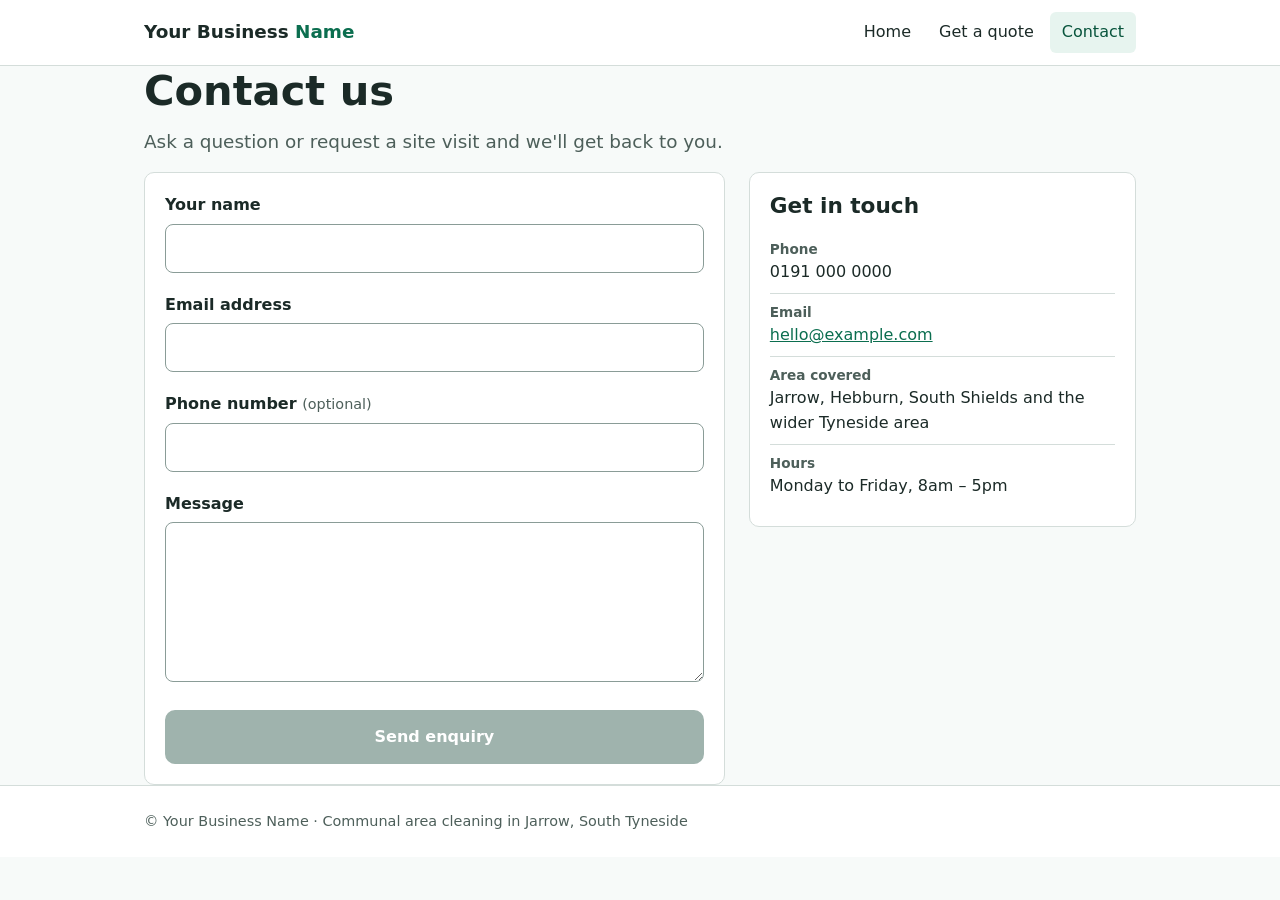
==== contact.html @ a8a030b4 "Build communal cleaning quote site prototype Static HTML/CSS/JS site with home, quote and contact pa" ====
<!doctype html>
<html lang="en-GB">
<head>
  <meta charset="utf-8">
  <meta name="viewport" content="width=device-width, initial-scale=1">
  <title>Contact | Your Business Name</title>
  <meta name="description" content="Contact us about communal area cleaning in Jarrow and South Tyneside.">
  <link rel="stylesheet" href="css/styles.css">
</head>
<body>
  <a class="skip-link" href="#main">Skip to content</a>

  <header class="site-header">
    <div class="container">
      <a class="logo" href="index.html">Your Business <span>Name</span></a>
      <nav class="site-nav" aria-label="Main">
        <ul>
          <li><a href="index.html">Home</a></li>
          <li><a href="quote.html">Get a quote</a></li>
          <li><a href="contact.html" aria-current="page">Contact</a></li>
        </ul>
      </nav>
    </div>
  </header>

  <main id="main" class="container">
    <h1>Contact us</h1>
    <p class="lead">Ask a question or request a site visit and we'll get back to you.</p>

    <div class="layout">
      <!-- FORM SERVICE HOOK: data-netlify enables Netlify Forms when hosted on Netlify.
           Choose how the form sends in js/contact.js (CONTACT_CONFIG.mode). -->
      <form id="contact-form" class="card" name="enquiry" method="POST" data-netlify="true" netlify-honeypot="bot-field" novalidate>
        <input type="hidden" name="form-name" value="enquiry">
        <p class="hidden-field"><label>Leave this empty <input name="bot-field" tabindex="-1" autocomplete="off"></label></p>

        <p class="notice" id="quote-banner" hidden>We've added your quote details to the message below.</p>

        <div class="field">
          <label for="name">Your name</label>
          <input type="text" id="name" name="name" autocomplete="name" required aria-describedby="err-name">
          <span class="error" id="err-name" role="alert"></span>
        </div>

        <div class="field">
          <label for="email">Email address</label>
          <input type="email" id="email" name="email" autocomplete="email" required aria-describedby="err-email">
          <span class="error" id="err-email" role="alert"></span>
        </div>

        <div class="field">
          <label for="phone">Phone number <span class="hint" style="display:inline">(optional)</span></label>
          <input type="tel" id="phone" name="phone" autocomplete="tel">
        </div>

        <div class="field">
          <label for="message">Message</label>
          <textarea id="message" name="message" required aria-describedby="err-message"></textarea>
          <span class="error" id="err-message" role="alert"></span>
        </div>

        <button type="submit" class="btn btn-block" disabled>Send enquiry</button>
        <p class="status" id="form-status" role="status"></p>
      </form>

      <aside class="card">
        <h2>Get in touch</h2>
        <ul class="contact-list">
          <li><strong>Phone</strong> 0191 000 0000</li>
          <li><strong>Email</strong> <a href="mailto:hello@example.com">hello@example.com</a></li>
          <li><strong>Area covered</strong> Jarrow, Hebburn, South Shields and the wider Tyneside area</li>
          <li><strong>Hours</strong> Monday to Friday, 8am – 5pm</li>
        </ul>
      </aside>
    </div>
  </main>

  <footer class="site-footer">
    <div class="container">
      <p>&copy; Your Business Name · Communal area cleaning in Jarrow, South Tyneside</p>
    </div>
  </footer>

  <script src="js/contact.js"></script>
</body>
</html>
---- css/styles.css ----
:root {
  --brand: #0b6e4f;
  --brand-dark: #08543c;
  --brand-tint: #e7f4ef;
  --ink: #1b2a27;
  --muted: #4d5f5a;
  --line: #d4ddda;
  --bg: #f7faf9;
  --card: #ffffff;
  --error: #b42318;
  --warn-bg: #fff6e0;
  --warn-ink: #6b4a00;
  --radius: 10px;
  --max: 64rem;
}

*, *::before, *::after { box-sizing: border-box; }

html { -webkit-text-size-adjust: 100%; }

body {
  margin: 0;
  font-family: system-ui, -apple-system, "Segoe UI", Roboto, Helvetica, Arial, sans-serif;
  font-size: 1rem;
  line-height: 1.55;
  color: var(--ink);
  background: var(--bg);
}

img { max-width: 100%; }

a { color: var(--brand); }
a:hover { color: var(--brand-dark); }

:focus-visible {
  outline: 3px solid #f2a900;
  outline-offset: 2px;
}

.skip-link {
  position: absolute;
  left: -999px;
  top: 0;
  background: var(--ink);
  color: #fff;
  padding: .5rem 1rem;
  z-index: 10;
}
.skip-link:focus { left: 1rem; }

.container {
  width: 100%;
  max-width: var(--max);
  margin: 0 auto;
  padding: 0 1rem;
}

/* Header & nav */
.site-header {
  background: var(--card);
  border-bottom: 1px solid var(--line);
}
.site-header .container {
  display: flex;
  flex-wrap: wrap;
  align-items: center;
  justify-content: space-between;
  gap: .5rem 1rem;
  padding-top: .75rem;
  padding-bottom: .75rem;
}
.logo {
  font-weight: 700;
  font-size: 1.15rem;
  color: var(--ink);
  text-decoration: none;
}
.logo span { color: var(--brand); }
.site-nav ul {
  display: flex;
  gap: .25rem;
  list-style: none;
  margin: 0;
  padding: 0;
}
.site-nav a {
  display: block;
  padding: .5rem .75rem;
  border-radius: 6px;
  color: var(--ink);
  text-decoration: none;
  font-weight: 500;
}
.site-nav a:hover { background: var(--brand-tint); }
.site-nav a[aria-current="page"] {
  background: var(--brand-tint);
  color: var(--brand-dark);
}

main { padding: 2rem 0 3rem; }
main.home { padding-top: 0; }

h1, h2, h3 { line-height: 1.2; margin: 0 0 .75rem; }
h1 { font-size: clamp(1.75rem, 5vw, 2.6rem); }
h2 { font-size: 1.35rem; }
p { margin: 0 0 1rem; }
.lead { font-size: 1.15rem; color: var(--muted); max-width: 38rem; }

/* Buttons */
.btn {
  display: inline-block;
  font: inherit;
  font-weight: 600;
  padding: .8rem 1.4rem;
  border-radius: var(--radius);
  border: 2px solid var(--brand);
  background: var(--brand);
  color: #fff;
  text-decoration: none;
  cursor: pointer;
  min-height: 48px;
  text-align: center;
}
.btn:hover { background: var(--brand-dark); border-color: var(--brand-dark); color: #fff; }
.btn:disabled {
  background: #9fb3ad;
  border-color: #9fb3ad;
  color: #fff;
  cursor: not-allowed;
}
.btn-secondary { background: transparent; color: var(--brand); }
.btn-secondary:hover { background: var(--brand-tint); color: var(--brand-dark); }
.btn-block { display: block; width: 100%; }

/* Home */
.hero {
  background: linear-gradient(160deg, var(--brand-tint), var(--bg));
  border-bottom: 1px solid var(--line);
  padding: 3rem 0;
}
.hero .actions { display: flex; flex-wrap: wrap; gap: .75rem; margin-top: 1.5rem; }

.features {
  display: grid;
  gap: 1rem;
  grid-template-columns: 1fr;
  list-style: none;
  padding: 0;
  margin: 1.5rem 0 0;
}
.card {
  background: var(--card);
  border: 1px solid var(--line);
  border-radius: var(--radius);
  padding: 1.25rem;
}
.card h3 { font-size: 1.1rem; margin-bottom: .35rem; }
.card p { margin: 0; color: var(--muted); }
.icon {
  display: inline-grid;
  place-items: center;
  width: 2.5rem;
  height: 2.5rem;
  border-radius: 8px;
  background: var(--brand-tint);
  color: var(--brand);
  margin-bottom: .75rem;
}

.steps { counter-reset: step; list-style: none; padding: 0; display: grid; gap: 1rem; }
.steps li { counter-increment: step; position: relative; padding-left: 3rem; }
.steps li::before {
  content: counter(step);
  position: absolute;
  left: 0;
  top: 0;
  width: 2.1rem;
  height: 2.1rem;
  border-radius: 50%;
  background: var(--brand);
  color: #fff;
  font-weight: 700;
  display: grid;
  place-items: center;
}

/* Forms */
.layout { display: grid; gap: 1.5rem; }

.field { margin-bottom: 1.25rem; }
.field label, .field legend {
  display: block;
  font-weight: 600;
  margin-bottom: .35rem;
}
.hint { display: block; font-size: .9rem; color: var(--muted); margin-bottom: .4rem; font-weight: 400; }
fieldset { border: 0; margin: 0; padding: 0; min-width: 0; }

input[type="text"], input[type="email"], input[type="tel"], input[type="number"],
select, textarea {
  width: 100%;
  font: inherit;
  color: var(--ink);
  background: #fff;
  border: 1.5px solid #8a9c97;
  border-radius: 8px;
  padding: .7rem .8rem;
  min-height: 48px;
}
textarea { min-height: 10rem; resize: vertical; }
input[aria-invalid="true"], select[aria-invalid="true"], textarea[aria-invalid="true"] {
  border-color: var(--error);
  box-shadow: 0 0 0 1px var(--error);
}

.radio-group { display: grid; gap: .5rem; }
.radio {
  display: flex;
  align-items: center;
  gap: .6rem;
  border: 1.5px solid var(--line);
  border-radius: 8px;
  padding: .7rem .8rem;
  background: #fff;
  cursor: pointer;
  font-weight: 500;
}
.radio input { width: 1.2rem; height: 1.2rem; accent-color: var(--brand); margin: 0; }
.radio:has(input:checked) { border-color: var(--brand); background: var(--brand-tint); }

.mix-group {
  display: grid;
  grid-template-columns: 1fr 1fr;
  gap: .75rem;
  margin-top: .75rem;
  padding: .9rem;
  background: var(--brand-tint);
  border-radius: 8px;
}
.mix-group[hidden] { display: none; }
.mix-group .field { margin: 0; }

.error {
  display: block;
  color: var(--error);
  font-size: .92rem;
  font-weight: 500;
  margin-top: .3rem;
  min-height: 0;
}
.error:empty { display: none; }

.status { margin-top: 1rem; font-weight: 500; }
.status:empty { display: none; }

/* Quote result */
.result { outline: none; }
.result.stale { opacity: .6; }
.result h2 { margin-bottom: 1rem; }
.breakdown { width: 100%; border-collapse: collapse; margin-bottom: 1rem; }
.breakdown th, .breakdown td {
  padding: .55rem 0;
  border-bottom: 1px solid var(--line);
  vertical-align: top;
}
.breakdown th { text-align: left; font-weight: 500; }
.breakdown td { text-align: right; white-space: nowrap; padding-left: 1rem; }
.breakdown .detail { display: block; font-size: .85rem; color: var(--muted); font-weight: 400; }
.breakdown .subtotal th, .breakdown .subtotal td { font-weight: 700; }

.total {
  background: var(--brand);
  color: #fff;
  border-radius: var(--radius);
  padding: 1rem 1.1rem;
  margin-bottom: 1rem;
}
.total .label { display: block; font-size: .95rem; }
.total .amount { display: block; font-size: 2rem; font-weight: 800; line-height: 1.1; }
.total .monthly { display: block; margin-top: .35rem; font-size: .95rem; }

.notice {
  background: var(--warn-bg);
  color: var(--warn-ink);
  border-radius: 8px;
  padding: .75rem .9rem;
  margin-bottom: 1rem;
  font-size: .95rem;
}
.notice[hidden] { display: none; }
.disclaimer { font-size: .9rem; color: var(--muted); }

.placeholder-result { color: var(--muted); }

/* Contact */
.contact-list { list-style: none; padding: 0; margin: 0; }
.contact-list li { padding: .5rem 0; border-bottom: 1px solid var(--line); }
.contact-list li:last-child { border-bottom: 0; }
.contact-list strong { display: block; font-size: .85rem; color: var(--muted); font-weight: 600; }

.hidden-field { position: absolute; left: -9999px; }

/* Footer */
.site-footer {
  border-top: 1px solid var(--line);
  background: var(--card);
  padding: 1.5rem 0;
  font-size: .9rem;
  color: var(--muted);
}
.site-footer p { margin: 0; }

/* Larger screens */
@media (min-width: 40rem) {
  .features { grid-template-columns: repeat(2, 1fr); }
  .radio-group { grid-template-columns: repeat(3, 1fr); }
  .steps { grid-template-columns: repeat(3, 1fr); }
}
@media (min-width: 56rem) {
  .features { grid-template-columns: repeat(4, 1fr); }
  .layout { grid-template-columns: 3fr 2fr; align-items: start; }
  .layout .sticky { position: sticky; top: 1rem; }
  .hero { padding: 4.5rem 0; }
}
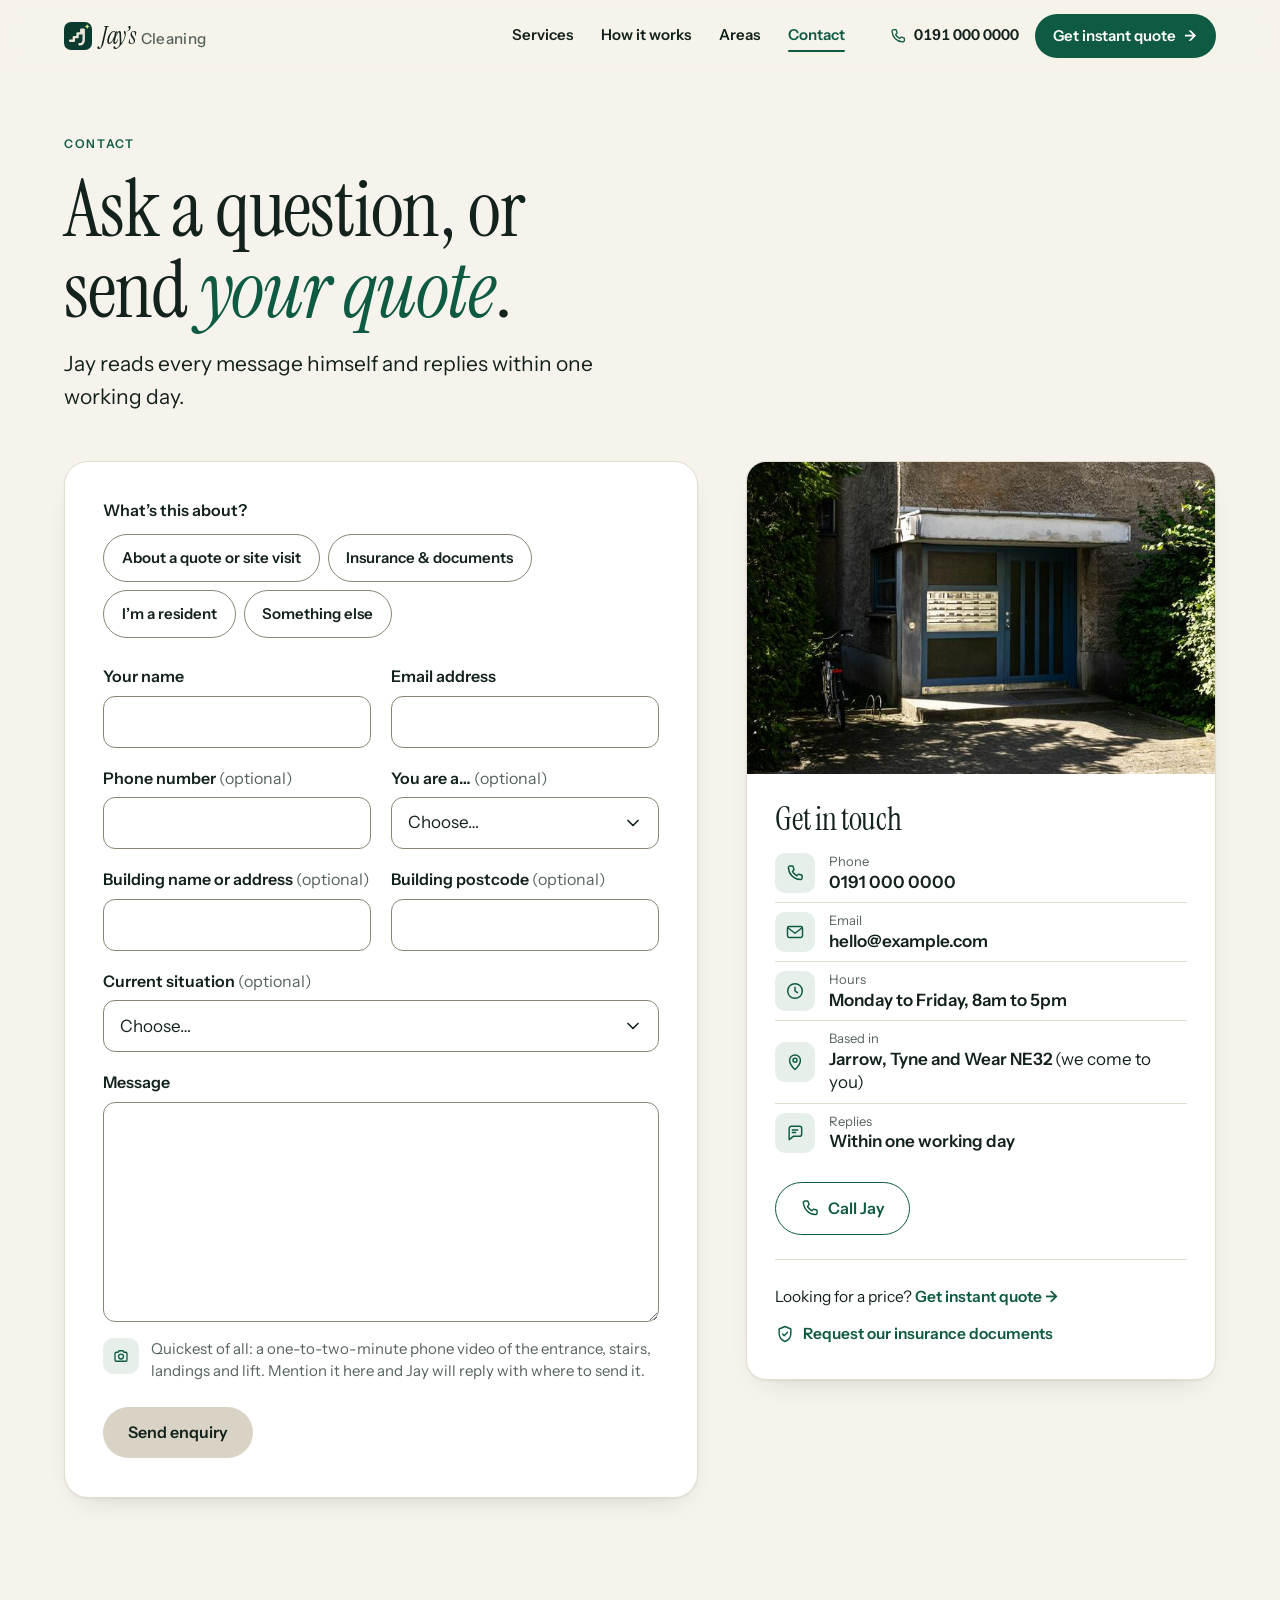
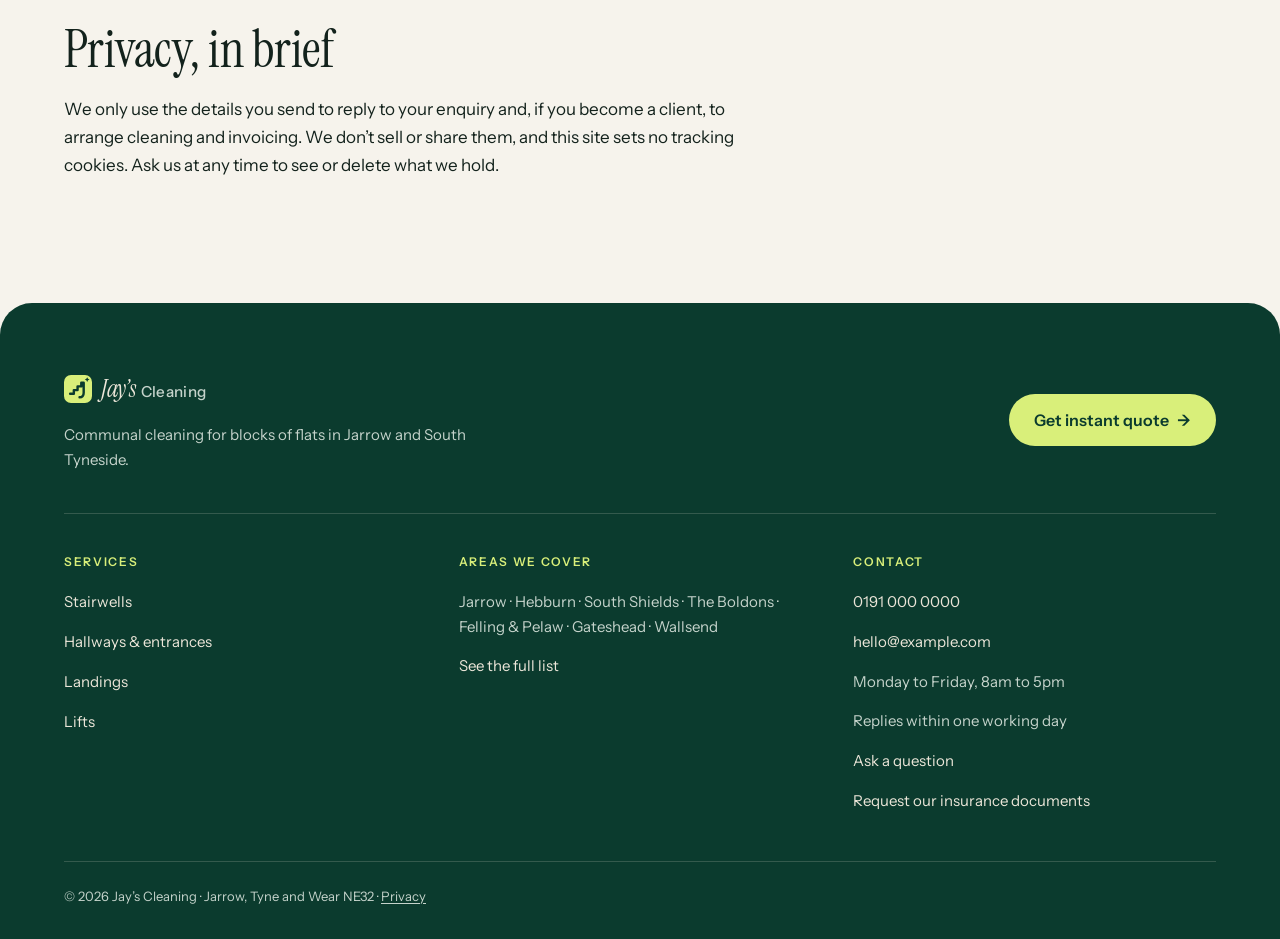
==== commit b51d7f0b: "Redesign as Jay's Cleaning with photos and bespoke artwork New visual design, copy, licensed stock p" ====
--- a/contact.html
+++ b/contact.html
@@ -1,86 +1,258 @@
 <!doctype html>
 <html lang="en-GB">
 <head>
+  <script>document.documentElement.classList.add('js')</script>
   <meta charset="utf-8">
-  <meta name="viewport" content="width=device-width, initial-scale=1">
-  <title>Contact | Your Business Name</title>
-  <meta name="description" content="Contact us about communal area cleaning in Jarrow and South Tyneside.">
+  <meta name="viewport" content="width=device-width, initial-scale=1, viewport-fit=cover">
+  <title>Contact Jay’s Cleaning | Communal Cleaning in Jarrow, NE32</title>
+  <meta name="description" content="Book a site visit, request our insurance certificate and risk assessment, or send us your quote. Communal cleaning for managing agents, landlords and RTM companies.">
+  <link rel="canonical" href="https://jays-cleaning.example/contact.html">
+  <meta name="theme-color" content="#f6f3ec">
+
+  <meta property="og:type" content="website">
+  <meta property="og:locale" content="en_GB">
+  <meta property="og:site_name" content="Jay’s Cleaning">
+  <meta property="og:title" content="Contact Jay’s Cleaning | Communal Cleaning in Jarrow, NE32">
+  <meta property="og:description" content="Book a site visit, request our insurance certificate and risk assessment, or send us your quote. Communal cleaning for managing agents, landlords and RTM companies.">
+  <meta property="og:url" content="https://jays-cleaning.example/contact.html">
+  <meta property="og:image" content="https://jays-cleaning.example/images/art/og-image.png">
+  <meta property="og:image:width" content="1200">
+  <meta property="og:image:height" content="630">
+  <meta property="og:image:alt" content="Jay’s Cleaning: communal cleaning for blocks of flats in Jarrow and South Tyneside.">
+  <meta name="twitter:card" content="summary_large_image">
+  <meta name="twitter:title" content="Contact Jay’s Cleaning | Communal Cleaning in Jarrow, NE32">
+  <meta name="twitter:description" content="Book a site visit, request our insurance certificate and risk assessment, or send us your quote. Communal cleaning for managing agents, landlords and RTM companies.">
+  <meta name="twitter:image" content="https://jays-cleaning.example/images/art/og-image.png">
+
+  <link rel="icon" href="favicon.svg" type="image/svg+xml">
+  <link rel="icon" href="images/art/favicon-32.png" sizes="32x32" type="image/png">
+  <link rel="apple-touch-icon" href="images/art/apple-touch-icon.png">
+
+  <link rel="preconnect" href="https://fonts.googleapis.com">
+  <link rel="preconnect" href="https://fonts.gstatic.com" crossorigin>
+  <link rel="stylesheet" href="https://fonts.googleapis.com/css2?family=Instrument+Sans:wght@400;500;600&family=Instrument+Serif:ital@0;1&display=swap">
   <link rel="stylesheet" href="css/styles.css">
 </head>
 <body>
+  <svg xmlns="http://www.w3.org/2000/svg" width="0" height="0" style="position:absolute" aria-hidden="true" focusable="false"><symbol id="i-stairs" viewBox="0 0 24 24"><g fill="none" stroke="currentColor" stroke-width="1.75" stroke-linecap="round" stroke-linejoin="round"><path d="M3 20.5h4.25v-4.25h4.25V12h4.25V7.75H21"/><path d="M3.5 12.5 15 3.75"/></g></symbol><symbol id="i-door" viewBox="0 0 24 24"><g fill="none" stroke="currentColor" stroke-width="1.75" stroke-linecap="round" stroke-linejoin="round"><path d="M6 21V4.75c0-.97.78-1.75 1.75-1.75h8.5c.97 0 1.75.78 1.75 1.75V21M3.5 21h17"/><path d="M14.75 12.25v.01"/></g></symbol><symbol id="i-intercom" viewBox="0 0 24 24"><g fill="none" stroke="currentColor" stroke-width="1.75" stroke-linecap="round" stroke-linejoin="round"><rect x="6" y="2.75" width="12" height="18.5" rx="2"/><path d="M9.5 6.75h5M9.5 9.5h5"/><circle cx="12" cy="15.25" r="2.5"/></g></symbol><symbol id="i-lift" viewBox="0 0 24 24"><g fill="none" stroke="currentColor" stroke-width="1.75" stroke-linecap="round" stroke-linejoin="round"><rect x="4" y="3" width="16" height="18" rx="2"/><path d="M12 3v18M6.75 9.25l1.5-2 1.5 2M14.25 7.25l1.5 2 1.5-2"/></g></symbol><symbol id="i-landing" viewBox="0 0 24 24"><g fill="none" stroke="currentColor" stroke-width="1.75" stroke-linecap="round" stroke-linejoin="round"><path d="M2.75 20.75h18.5M4 20.75V7.5c0-.55.45-1 1-1h4c.55 0 1 .45 1 1v13.25M14 20.75V7.5c0-.55.45-1 1-1h4c.55 0 1 .45 1 1v13.25M8.25 14v.01M15.75 14v.01M12 3.25v.01"/></g></symbol><symbol id="i-calendar-check" viewBox="0 0 24 24"><g fill="none" stroke="currentColor" stroke-width="1.75" stroke-linecap="round" stroke-linejoin="round"><rect x="3.5" y="5" width="17" height="15.5" rx="2"/><path d="M3.5 9.5h17M8 3v4M16 3v4M9 15l2 2 4-4"/></g></symbol><symbol id="i-shield-check" viewBox="0 0 24 24"><g fill="none" stroke="currentColor" stroke-width="1.75" stroke-linecap="round" stroke-linejoin="round"><path d="M12 3l7 3v5.5c0 4.3-2.9 7.9-7 9.5-4.1-1.6-7-5.2-7-9.5V6z"/><path d="M9 12l2 2 4-4"/></g></symbol><symbol id="i-camera" viewBox="0 0 24 24"><g fill="none" stroke="currentColor" stroke-width="1.75" stroke-linecap="round" stroke-linejoin="round"><path d="M4 8.75C4 7.78 4.78 7 5.75 7H8l1.5-2h5L16 7h2.25c.97 0 1.75.78 1.75 1.75v8.5c0 .97-.78 1.75-1.75 1.75H5.75C4.78 19 4 18.22 4 17.25z"/><circle cx="12" cy="12.75" r="3.25"/></g></symbol><symbol id="i-clipboard-check" viewBox="0 0 24 24"><g fill="none" stroke="currentColor" stroke-width="1.75" stroke-linecap="round" stroke-linejoin="round"><path d="M9 4.5H7a2 2 0 0 0-2 2v13a2 2 0 0 0 2 2h10a2 2 0 0 0 2-2v-13a2 2 0 0 0-2-2h-2"/><rect x="9" y="3" width="6" height="3" rx="1"/><path d="M9 13.5l2 2 4-4"/></g></symbol><symbol id="i-key" viewBox="0 0 24 24"><g fill="none" stroke="currentColor" stroke-width="1.75" stroke-linecap="round" stroke-linejoin="round"><circle cx="8" cy="15.5" r="4.25"/><path d="M11 12.5 19.5 4M16.25 7.25l2.5 2.5M13.75 9.75l2 2"/></g></symbol><symbol id="i-pound-tag" viewBox="0 0 24 24"><g fill="none" stroke="currentColor" stroke-width="1.75" stroke-linecap="round" stroke-linejoin="round"><path d="M8.3 5H19c.83 0 1.5.67 1.5 1.5v11c0 .83-.67 1.5-1.5 1.5H8.3a1.5 1.5 0 0 1-1.24-.66L3 12l4.06-6.34A1.5 1.5 0 0 1 8.3 5z"/><path d="M16.6 9.4a1.9 1.9 0 0 0-3.5 1v5.1M11 15.5h5.75M11 12.75h3.6"/></g></symbol><symbol id="i-map-pin" viewBox="0 0 24 24"><g fill="none" stroke="currentColor" stroke-width="1.75" stroke-linecap="round" stroke-linejoin="round"><path d="M12 21s-6.5-5.6-6.5-11a6.5 6.5 0 0 1 13 0c0 5.4-6.5 11-6.5 11z"/><circle cx="12" cy="10" r="2.4"/></g></symbol><symbol id="i-phone" viewBox="0 0 24 24"><g fill="none" stroke="currentColor" stroke-width="1.75" stroke-linecap="round" stroke-linejoin="round"><path d="M8.6 3.5H6.2A2.1 2.1 0 0 0 4.1 5.8C4.6 13.5 10.5 19.4 18.2 19.9a2.1 2.1 0 0 0 2.3-2.1v-2.4a1 1 0 0 0-.7-.95l-3.1-1a1 1 0 0 0-1 .25l-1.6 1.6a12.4 12.4 0 0 1-5.2-5.2l1.6-1.6a1 1 0 0 0 .25-1l-1-3.1a1 1 0 0 0-.95-.7z"/></g></symbol><symbol id="i-mail" viewBox="0 0 24 24"><g fill="none" stroke="currentColor" stroke-width="1.75" stroke-linecap="round" stroke-linejoin="round"><rect x="3" y="5.5" width="18" height="13" rx="2"/><path d="m3.75 7.25 8.25 6.25 8.25-6.25"/></g></symbol><symbol id="i-clock" viewBox="0 0 24 24"><g fill="none" stroke="currentColor" stroke-width="1.75" stroke-linecap="round" stroke-linejoin="round"><circle cx="12" cy="12" r="8.75"/><path d="M12 7.5V12l3 2"/></g></symbol><symbol id="i-chat" viewBox="0 0 24 24"><g fill="none" stroke="currentColor" stroke-width="1.75" stroke-linecap="round" stroke-linejoin="round"><path d="M20 13.5a2.5 2.5 0 0 1-2.5 2.5H10l-5 4V6.5A2.5 2.5 0 0 1 7.5 4h10A2.5 2.5 0 0 1 20 6.5z"/><path d="M8.75 8.5h6.5M8.75 11.5h4"/></g></symbol><symbol id="i-building" viewBox="0 0 24 24"><g fill="none" stroke="currentColor" stroke-width="1.75" stroke-linecap="round" stroke-linejoin="round"><path d="M5 21V5c0-.83.67-1.5 1.5-1.5h11c.83 0 1.5.67 1.5 1.5v16M3 21h18M9 7.5h.5M14.5 7.5h.5M9 11h.5M14.5 11h.5M9 14.5h.5M14.5 14.5h.5M10.5 21v-3h3v3"/></g></symbol><symbol id="i-check" viewBox="0 0 24 24"><g fill="none" stroke="currentColor" stroke-width="1.75" stroke-linecap="round" stroke-linejoin="round"><path d="M5 12.5l4.5 4.5L19 7.5"/></g></symbol><symbol id="i-plus" viewBox="0 0 24 24"><g fill="none" stroke="currentColor" stroke-width="1.75" stroke-linecap="round" stroke-linejoin="round"><path d="M12 5v14M5 12h14"/></g></symbol><symbol id="i-minus" viewBox="0 0 24 24"><g fill="none" stroke="currentColor" stroke-width="1.75" stroke-linecap="round" stroke-linejoin="round"><path d="M5 12h14"/></g></symbol><symbol id="i-arrow-right" viewBox="0 0 24 24"><g fill="none" stroke="currentColor" stroke-width="1.75" stroke-linecap="round" stroke-linejoin="round"><path d="M5 12h14M13 6l6 6-6 6"/></g></symbol><symbol id="i-chevron-down" viewBox="0 0 24 24"><g fill="none" stroke="currentColor" stroke-width="1.75" stroke-linecap="round" stroke-linejoin="round"><path d="m6 9 6 6 6-6"/></g></symbol><symbol id="i-info" viewBox="0 0 24 24"><g fill="none" stroke="currentColor" stroke-width="1.75" stroke-linecap="round" stroke-linejoin="round"><circle cx="12" cy="12" r="8.75"/><path d="M12 11v5.25M12 7.75h.01"/></g></symbol><symbol id="i-alert" viewBox="0 0 24 24"><g fill="none" stroke="currentColor" stroke-width="1.75" stroke-linecap="round" stroke-linejoin="round"><circle cx="12" cy="12" r="8.75"/><path d="M12 7.5v5.25M12 16.25h.01"/></g></symbol><symbol id="i-tiles" viewBox="0 0 24 24"><g fill="none" stroke="currentColor" stroke-width="1.75" stroke-linecap="round" stroke-linejoin="round"><rect x="3.5" y="3.5" width="17" height="17" rx="2"/><path d="M3.5 9.17h17M3.5 14.83h17M9.17 3.5v17M14.83 3.5v17"/></g></symbol><symbol id="i-carpet" viewBox="0 0 24 24"><g fill="none" stroke="currentColor" stroke-width="1.75" stroke-linecap="round" stroke-linejoin="round"><rect x="5" y="4.5" width="14" height="15" rx="1.5"/><path d="m12 8.25 3.25 3.75L12 15.75 8.75 12zM7.75 2.25v2.25M10.5 2.25v2.25M13.5 2.25v2.25M16.25 2.25v2.25M7.75 19.5v2.25M10.5 19.5v2.25M13.5 19.5v2.25M16.25 19.5v2.25"/></g></symbol><symbol id="i-half" viewBox="0 0 24 24"><g fill="none" stroke="currentColor" stroke-width="1.75" stroke-linecap="round" stroke-linejoin="round"><path fill="currentColor" fill-opacity=".22" stroke="none" d="M12 3.5h6.5a2 2 0 0 1 2 2v13a2 2 0 0 1-2 2H12z"/><rect x="3.5" y="3.5" width="17" height="17" rx="2"/><path d="M12 3.5v17M3.5 9.17H12M3.5 14.83H12M7.75 3.5v17"/></g></symbol><symbol id="i-menu" viewBox="0 0 24 24"><g fill="none" stroke="currentColor" stroke-width="1.75" stroke-linecap="round" stroke-linejoin="round"><path d="M4 7h16M4 12h16M4 17h16"/></g></symbol><symbol id="i-close" viewBox="0 0 24 24"><g fill="none" stroke="currentColor" stroke-width="1.75" stroke-linecap="round" stroke-linejoin="round"><path d="M6 6l12 12M18 6 6 18"/></g></symbol></svg>
+
   <a class="skip-link" href="#main">Skip to content</a>
 
   <header class="site-header">
-    <div class="container">
-      <a class="logo" href="index.html">Your Business <span>Name</span></a>
-      <nav class="site-nav" aria-label="Main">
-        <ul>
-          <li><a href="index.html">Home</a></li>
-          <li><a href="quote.html">Get a quote</a></li>
+    <div class="container header-inner">
+      <a class="brand" href="index.html" aria-label="Jay’s Cleaning home">
+        <svg class="brand-mark" viewBox="0 0 32 32" width="28" height="28" aria-hidden="true" focusable="false"><rect width="32" height="32" rx="8" fill="#0b3b2e"/><path fill="none" stroke="#ece6d9" stroke-width="2.75" stroke-linecap="round" stroke-linejoin="round" d="M7 21.5h4.25v-4.25h4.25V13h4.25V8.75h2.75v11.5c0 3.4-1.9 5.25-4.75 5.25"/><path fill="#d9ef7a" d="M26.5 2.5Q27 4.75 29.25 5.25 27 5.75 26.5 8 26 5.75 23.75 5.25 26 4.75 26.5 2.5z"/></svg>
+        <span class="brand-word" aria-hidden="true">Jay’s <span>Cleaning</span></span>
+      </a>
+      <nav class="site-nav" id="site-menu" aria-label="Main">
+        <ul class="nav-links">
+          <li><a href="index.html#services">Services</a></li>
+          <li><a href="index.html#how">How it works</a></li>
+          <li><a href="index.html#areas">Areas</a></li>
           <li><a href="contact.html" aria-current="page">Contact</a></li>
         </ul>
+        <ul class="nav-extra">
+          <li><a href="tel:+441910000000" aria-label="Call Jay on 0191 000 0000"><svg class="i" aria-hidden="true" focusable="false"><use href="#i-phone"/></svg>0191 000 0000</a></li>
+          <li><a href="mailto:hello@example.com"><svg class="i" aria-hidden="true" focusable="false"><use href="#i-mail"/></svg>hello@example.com</a></li>
+          <li><a class="btn btn-primary" href="quote.html">Get instant quote</a></li>
+        </ul>
       </nav>
+      <div class="header-actions">
+        <a class="header-phone" href="tel:+441910000000" aria-label="Call Jay on 0191 000 0000"><svg class="i" aria-hidden="true" focusable="false"><use href="#i-phone"/></svg>0191 000 0000</a>
+        <a class="btn btn-primary btn-sm header-cta" href="quote.html">Get instant quote</a>
+        <a class="icon-btn header-call" href="tel:+441910000000" aria-label="Call Jay on 0191 000 0000"><svg class="i" aria-hidden="true" focusable="false"><use href="#i-phone"/></svg></a>
+        <button class="menu-toggle" type="button" aria-expanded="false" aria-controls="site-menu"><svg class="i i-open" aria-hidden="true" focusable="false"><use href="#i-menu"/></svg><svg class="i i-close" aria-hidden="true" focusable="false"><use href="#i-close"/></svg><span>Menu</span></button>
+      </div>
     </div>
   </header>
 
-  <main id="main" class="container">
-    <h1>Contact us</h1>
-    <p class="lead">Ask a question or request a site visit and we'll get back to you.</p>
-
-    <div class="layout">
-      <!-- FORM SERVICE HOOK: data-netlify enables Netlify Forms when hosted on Netlify.
-           Choose how the form sends in js/contact.js (CONTACT_CONFIG.mode). -->
-      <form id="contact-form" class="card" name="enquiry" method="POST" data-netlify="true" netlify-honeypot="bot-field" novalidate>
-        <input type="hidden" name="form-name" value="enquiry">
-        <p class="hidden-field"><label>Leave this empty <input name="bot-field" tabindex="-1" autocomplete="off"></label></p>
-
-        <p class="notice" id="quote-banner" hidden>We've added your quote details to the message below.</p>
-
-        <div class="field">
-          <label for="name">Your name</label>
-          <input type="text" id="name" name="name" autocomplete="name" required aria-describedby="err-name">
-          <span class="error" id="err-name" role="alert"></span>
-        </div>
-
-        <div class="field">
-          <label for="email">Email address</label>
-          <input type="email" id="email" name="email" autocomplete="email" required aria-describedby="err-email">
-          <span class="error" id="err-email" role="alert"></span>
-        </div>
-
-        <div class="field">
-          <label for="phone">Phone number <span class="hint" style="display:inline">(optional)</span></label>
-          <input type="tel" id="phone" name="phone" autocomplete="tel">
-        </div>
-
-        <div class="field">
-          <label for="message">Message</label>
-          <textarea id="message" name="message" required aria-describedby="err-message"></textarea>
-          <span class="error" id="err-message" role="alert"></span>
-        </div>
-
-        <button type="submit" class="btn btn-block" disabled>Send enquiry</button>
-        <p class="status" id="form-status" role="status"></p>
-      </form>
-
-      <aside class="card">
-        <h2>Get in touch</h2>
-        <ul class="contact-list">
-          <li><strong>Phone</strong> 0191 000 0000</li>
-          <li><strong>Email</strong> <a href="mailto:hello@example.com">hello@example.com</a></li>
-          <li><strong>Area covered</strong> Jarrow, Hebburn, South Shields and the wider Tyneside area</li>
-          <li><strong>Hours</strong> Monday to Friday, 8am – 5pm</li>
-        </ul>
+  <main id="main">
+    <div class="container page-intro">
+      <p class="eyebrow">Contact</p>
+      <h1>Ask a question, or send <em>your quote</em>.</h1>
+      <p class="lead">Jay reads every message himself and replies within one working day.</p>
+    </div>
+
+    <div class="container contact-layout">
+      <div class="contact-main">
+        <div class="card contact-quick" aria-label="Quick contact">
+          <ul class="tap-rows">
+            <li><a href="tel:+441910000000" aria-label="Call Jay on 0191 000 0000"><span class="chip"><svg class="i" aria-hidden="true" focusable="false"><use href="#i-phone"/></svg></span><span><small>Phone</small><strong>0191 000 0000</strong></span></a></li>
+            <li><a href="mailto:hello@example.com"><span class="chip"><svg class="i" aria-hidden="true" focusable="false"><use href="#i-mail"/></svg></span><span><small>Email</small><strong>hello@example.com</strong></span></a></li>
+          </ul>
+        </div>
+
+        <!-- FORM SERVICE HOOK: data-netlify enables Netlify Forms when hosted on Netlify.
+             Choose how the form sends in js/contact.js (CONTACT_CONFIG.mode). -->
+        <form id="contact-form" class="form-card" name="enquiry" method="POST" data-netlify="true" netlify-honeypot="bot-field" novalidate aria-label="Enquiry form">
+          <input type="hidden" name="form-name" value="enquiry">
+          <input type="hidden" name="subject" value="Cleaning enquiry">
+          <p class="visually-hidden"><label>Leave this empty <input name="bot-field" tabindex="-1" autocomplete="off"></label></p>
+
+          <fieldset class="topic">
+            <legend>What’s this about?</legend>
+            <div class="choices-pills">
+              <label class="choice choice-pill"><input type="radio" name="topic" value="quote"><span>About a quote or site visit</span></label>
+              <label class="choice choice-pill"><input type="radio" name="topic" value="documents"><span>Insurance &amp; documents</span></label>
+              <label class="choice choice-pill"><input type="radio" name="topic" value="resident"><span>I’m a resident</span></label>
+              <label class="choice choice-pill"><input type="radio" name="topic" value="other"><span>Something else</span></label>
+            </div>
+          </fieldset>
+
+          <p class="note" id="quote-banner" hidden>We’ve added your quote to the message below. Add anything else Jay should know.</p>
+
+          <div class="field-row">
+            <div class="field">
+              <label class="label" for="name">Your name</label>
+              <input type="text" id="name" name="name" autocomplete="name" required aria-describedby="err-name">
+              <p class="error" id="err-name" role="alert"></p>
+            </div>
+            <div class="field">
+              <label class="label" for="email">Email address</label>
+              <input type="email" id="email" name="email" autocomplete="email" required aria-describedby="err-email">
+              <p class="error" id="err-email" role="alert"></p>
+            </div>
+          </div>
+
+          <div class="field-row">
+            <div class="field">
+              <label class="label" for="phone">Phone number <span class="opt">(optional)</span></label>
+              <input type="tel" id="phone" name="phone" autocomplete="tel">
+            </div>
+            <div class="field">
+              <label class="label" for="role">You are a… <span class="opt">(optional)</span></label>
+              <select id="role" name="role">
+                <option value="">Choose…</option>
+                <option>Managing agent</option>
+                <option>RTM or RMC director</option>
+                <option>Freeholder</option>
+                <option>Landlord</option>
+                <option>Residents’ association</option>
+                <option>Resident</option>
+                <option>Other</option>
+              </select>
+            </div>
+          </div>
+
+          <div class="field-row">
+            <div class="field">
+              <label class="label" for="building">Building name or address <span class="opt">(optional)</span></label>
+              <input type="text" id="building" name="building" autocomplete="street-address">
+            </div>
+            <div class="field">
+              <label class="label" for="building-postcode">Building postcode <span class="opt">(optional)</span></label>
+              <input type="text" id="building-postcode" name="building-postcode" autocomplete="postal-code" autocapitalize="characters" spellcheck="false">
+            </div>
+          </div>
+
+          <div class="field" id="situation-field">
+            <label class="label" for="situation">Current situation <span class="opt">(optional)</span></label>
+            <select id="situation" name="situation">
+              <option value="">Choose…</option>
+              <option>No cleaner yet</option>
+              <option>Switching cleaner</option>
+              <option>New building handover</option>
+              <option>Not sure</option>
+            </select>
+          </div>
+
+          <div class="field">
+            <label class="label" for="message">Message</label>
+            <textarea id="message" name="message" rows="8" required aria-describedby="err-message"></textarea>
+            <p class="error" id="err-message" role="alert"></p>
+          </div>
+
+          <p class="video-tip"><span class="chip"><svg class="i" aria-hidden="true" focusable="false"><use href="#i-camera"/></svg></span><span>Quickest of all: a one-to-two-minute phone video of the entrance, stairs, landings and lift. Mention it here and Jay will reply with where to send it.</span></p>
+
+          <button type="submit" class="btn btn-primary btn-block" disabled>Send enquiry</button>
+          <p class="status" id="form-status" role="status"></p>
+        </form>
+      </div>
+
+      <aside class="card contact-card" aria-labelledby="touch-title">
+        <div class="contact-photo">
+          <img src="images/photos/entrance-lobby-640.jpg" srcset="images/photos/entrance-lobby-640.jpg 640w, images/photos/entrance-lobby-1200.jpg 1200w" sizes="(min-width: 80rem) 30rem, 40vw" width="640" height="427" loading="lazy" decoding="async" alt="Communal entrance with glazed door and wall-mounted letterboxes.">
+        </div>
+        <div class="contact-card-body">
+          <h2 id="touch-title">Get in touch</h2>
+          <ul class="tap-rows">
+            <li><a href="tel:+441910000000" aria-label="Call Jay on 0191 000 0000"><span class="chip"><svg class="i" aria-hidden="true" focusable="false"><use href="#i-phone"/></svg></span><span><small>Phone</small><strong>0191 000 0000</strong></span></a></li>
+            <li><a href="mailto:hello@example.com"><span class="chip"><svg class="i" aria-hidden="true" focusable="false"><use href="#i-mail"/></svg></span><span><small>Email</small><strong>hello@example.com</strong></span></a></li>
+            <li><div class="row"><span class="chip"><svg class="i" aria-hidden="true" focusable="false"><use href="#i-clock"/></svg></span><span><small>Hours</small><strong>Monday to Friday, 8am to 5pm</strong></span></div></li>
+            <li><div class="row"><span class="chip"><svg class="i" aria-hidden="true" focusable="false"><use href="#i-map-pin"/></svg></span><span><small>Based in</small><strong>Jarrow, Tyne and Wear NE32</strong> (we come to you)</span></div></li>
+            <li><div class="row"><span class="chip"><svg class="i" aria-hidden="true" focusable="false"><use href="#i-chat"/></svg></span><span><small>Replies</small><strong>Within one working day</strong></span></div></li>
+          </ul>
+          <a class="btn btn-secondary" href="tel:+441910000000"><svg class="i" aria-hidden="true" focusable="false"><use href="#i-phone"/></svg>Call Jay</a>
+          <hr>
+          <div class="more">
+            <p>Looking for a price? <a class="link link-arrow" href="quote.html">Get instant quote</a></p>
+            <p><a class="link link-icon" href="contact.html?topic=documents" data-set-topic="documents"><svg class="i" aria-hidden="true" focusable="false"><use href="#i-shield-check"/></svg>Request our insurance documents</a></p>
+          </div>
+        </div>
       </aside>
     </div>
+
+    <section class="section" id="privacy" aria-labelledby="privacy-title" style="padding-bottom:0">
+      <div class="container"><div class="privacy" data-reveal>
+      <h2 id="privacy-title">Privacy, in brief</h2>
+      <p>We only use the details you send to reply to your enquiry and, if you become a client, to arrange cleaning and invoicing. We don’t sell or share them, and this site sets no tracking cookies. Ask us at any time to see or delete what we hold.</p>
+      </div></div>
+    </section>
   </main>
 
-  <footer class="site-footer">
+  <footer class="site-footer on-deep">
     <div class="container">
-      <p>&copy; Your Business Name · Communal area cleaning in Jarrow, South Tyneside</p>
+      <div class="footer-top">
+        <div>
+          <a class="brand" href="index.html" aria-label="Jay’s Cleaning home">
+            <svg class="brand-mark" viewBox="0 0 32 32" width="28" height="28" aria-hidden="true" focusable="false"><rect width="32" height="32" rx="8" fill="#d9ef7a"/><path fill="none" stroke="#0b3b2e" stroke-width="2.75" stroke-linecap="round" stroke-linejoin="round" d="M7 21.5h4.25v-4.25h4.25V13h4.25V8.75h2.75v11.5c0 3.4-1.9 5.25-4.75 5.25"/><path fill="#0b3b2e" d="M26.5 2.5Q27 4.75 29.25 5.25 27 5.75 26.5 8 26 5.75 23.75 5.25 26 4.75 26.5 2.5z"/></svg>
+            <span class="brand-word" aria-hidden="true">Jay’s <span>Cleaning</span></span>
+          </a>
+          <p class="footer-tagline">Communal cleaning for blocks of flats in Jarrow and South Tyneside.</p>
+        </div>
+        <a class="btn btn-primary" href="quote.html">Get instant quote</a>
+      </div>
+
+      <div class="footer-cols">
+        <div>
+          <h2>Services</h2>
+          <ul class="footer-list">
+            <li><a href="index.html#services">Stairwells</a></li>
+            <li><a href="index.html#services">Hallways &amp; entrances</a></li>
+            <li><a href="index.html#services">Landings</a></li>
+            <li><a href="index.html#services">Lifts</a></li>
+          </ul>
+        </div>
+        <div>
+          <h2>Areas we cover</h2>
+          <ul class="footer-list">
+            <li class="plain">Jarrow · Hebburn · South Shields · The Boldons · Felling &amp; Pelaw · Gateshead · Wallsend</li>
+            <li><a href="index.html#areas">See the full list</a></li>
+          </ul>
+        </div>
+        <div>
+          <h2>Contact</h2>
+          <ul class="footer-list">
+            <li><a href="tel:+441910000000" aria-label="Call Jay on 0191 000 0000">0191 000 0000</a></li>
+            <li><a href="mailto:hello@example.com">hello@example.com</a></li>
+            <li class="plain">Monday to Friday, 8am to 5pm</li>
+            <li class="plain">Replies within one working day</li>
+            <li><a href="contact.html">Ask a question</a></li>
+            <li><a href="contact.html?topic=documents">Request our insurance documents</a></li>
+          </ul>
+        </div>
+      </div>
+
+      <p class="footer-bottom">© <span data-year>2026</span> Jay’s Cleaning · Jarrow, Tyne and Wear NE32 · <a href="contact.html#privacy">Privacy</a></p>
     </div>
   </footer>
 
+  <div class="cta-bar on-deep">
+    <a class="btn btn-primary" href="quote.html">Get instant quote</a>
+    <a class="btn btn-secondary" href="tel:+441910000000"><svg class="i" aria-hidden="true" focusable="false"><use href="#i-phone"/></svg>Call Jay</a>
+  </div>
+
   <script src="js/contact.js"></script>
+  <script src="js/site.js"></script>
 </body>
 </html>
--- a/css/styles.css
+++ b/css/styles.css
@@ -1,324 +1,1869 @@
+/* ==========================================================================
+   Jay’s Cleaning: "Paper and deep green"
+   Mobile-first. Breakpoints: 30rem, 40rem, 48rem, 56rem, 64rem, 80rem.
+   ========================================================================== */
+
+/* ---------- 1. Tokens ---------- */
 :root {
-  --brand: #0b6e4f;
-  --brand-dark: #08543c;
-  --brand-tint: #e7f4ef;
-  --ink: #1b2a27;
-  --muted: #4d5f5a;
-  --line: #d4ddda;
-  --bg: #f7faf9;
-  --card: #ffffff;
+  color-scheme: light;
+
+  --ink: #13221c;
+  --muted: #56635d;
+  --brand: #0e5a42;
+  --brand-hover: #0b4a36;
+  --deep: #0b3b2e;
+  --accent: #d9ef7a;
+  --on-deep: #ece6d9;
+  --on-deep-muted: #c5d3cb;
+  --paper: #f6f3ec;
+  --sand: #ece6d9;
+  --surface: #ffffff;
+  --tint: #e6efe9;
+  --line: #e3ddd0;
+  --field: #8c8576;
   --error: #b42318;
-  --warn-bg: #fff6e0;
-  --warn-ink: #6b4a00;
-  --radius: 10px;
-  --max: 64rem;
-}
-
+  --warn-bg: #fbf3e2;
+  --warn-ink: #8a5a14;
+  --disabled: #d9d3c6;
+  --hairline-deep: rgb(236 230 217 / .18);
+
+  --font-display: "Instrument Serif", "Iowan Old Style", "Palatino Linotype", Palatino, Georgia, serif;
+  --font-sans: "Instrument Sans", system-ui, -apple-system, "Segoe UI", Roboto, "Helvetica Neue", Arial, sans-serif;
+
+  --max: 72rem;
+  --gutter: clamp(1rem, 4vw, 2.5rem);
+  --section: clamp(4.5rem, 3rem + 6vw, 8rem);
+  --header-h: 64px;
+
+  --r-sm: 10px;
+  --r-md: 16px;
+  --r-lg: 24px;
+  --r-xl: 32px;
+  --r-pill: 999px;
+
+  --shadow-1: 0 1px 2px rgb(19 34 28 / .06), 0 12px 32px -18px rgb(19 34 28 / .22);
+  --shadow-2: 0 1px 2px rgb(19 34 28 / .06), 0 24px 48px -24px rgb(14 90 66 / .32);
+
+  --ease: cubic-bezier(.16, 1, .3, 1);
+  --ease-reveal: cubic-bezier(.19, 1, .22, 1);
+
+  --chevron: url("data:image/svg+xml,%3Csvg xmlns='http://www.w3.org/2000/svg' viewBox='0 0 24 24' fill='none' stroke='%2313221c' stroke-width='2' stroke-linecap='round' stroke-linejoin='round'%3E%3Cpath d='m6 9 6 6 6-6'/%3E%3C/svg%3E");
+  --alert-mask: url("data:image/svg+xml,%3Csvg xmlns='http://www.w3.org/2000/svg' viewBox='0 0 24 24' fill='none' stroke='%23000' stroke-width='2' stroke-linecap='round'%3E%3Ccircle cx='12' cy='12' r='8.75'/%3E%3Cpath d='M12 7.75v5M12 16.25v.01'/%3E%3C/svg%3E");
+}
+
+@media (min-width: 64rem) {
+  :root { --header-h: 72px; }
+}
+
+/* ---------- 2. Base ---------- */
 *, *::before, *::after { box-sizing: border-box; }
 
-html { -webkit-text-size-adjust: 100%; }
+html {
+  -webkit-text-size-adjust: 100%;
+  text-size-adjust: 100%;
+  scroll-padding-top: calc(var(--header-h) + 1rem);
+}
+
+@media (prefers-reduced-motion: no-preference) {
+  html { scroll-behavior: smooth; }
+}
 
 body {
   margin: 0;
-  font-family: system-ui, -apple-system, "Segoe UI", Roboto, Helvetica, Arial, sans-serif;
-  font-size: 1rem;
-  line-height: 1.55;
+  background: var(--paper);
   color: var(--ink);
-  background: var(--bg);
-}
-
-img { max-width: 100%; }
-
-a { color: var(--brand); }
-a:hover { color: var(--brand-dark); }
-
-:focus-visible {
-  outline: 3px solid #f2a900;
-  outline-offset: 2px;
+  font: 400 1.0625rem/1.65 var(--font-sans);
+  -webkit-font-smoothing: antialiased;
+  -moz-osx-font-smoothing: grayscale;
+  text-rendering: optimizeLegibility;
+}
+
+[hidden] { display: none !important; }
+
+h1, h2, h3, h4, p, ul, ol, dl, dd, figure, blockquote { margin: 0; }
+:where(ul[class], ol[class]) { list-style: none; padding: 0; }
+img, svg, picture { display: block; max-width: 100%; }
+img { height: auto; }
+button, input, select, textarea { font: inherit; color: inherit; }
+a { color: var(--brand); text-underline-offset: .18em; text-decoration-thickness: 1px; }
+strong { font-weight: 600; }
+table { border-collapse: collapse; }
+fieldset { margin: 0; padding: 0; border: 0; min-width: 0; }
+legend { padding: 0; }
+
+:focus-visible { outline: 3px solid var(--brand); outline-offset: 2px; }
+.on-deep :focus-visible { outline-color: var(--accent); }
+
+.i { width: 24px; height: 24px; flex: none; }
+
+.visually-hidden {
+  position: absolute !important;
+  width: 1px; height: 1px;
+  padding: 0; margin: -1px;
+  overflow: hidden; clip: rect(0 0 0 0);
+  white-space: nowrap; border: 0;
 }
 
 .skip-link {
   position: absolute;
-  left: -999px;
-  top: 0;
-  background: var(--ink);
+  left: 1rem; top: -4rem;
+  z-index: 100;
+  padding: .75rem 1.25rem;
+  border-radius: var(--r-pill);
+  background: var(--brand);
   color: #fff;
-  padding: .5rem 1rem;
-  z-index: 10;
-}
-.skip-link:focus { left: 1rem; }
-
+  font-weight: 600;
+  text-decoration: none;
+  transition: top .15s var(--ease);
+}
+.skip-link:focus { top: .75rem; }
+
+/* ---------- 3. Layout ---------- */
 .container {
   width: 100%;
-  max-width: var(--max);
-  margin: 0 auto;
-  padding: 0 1rem;
-}
-
-/* Header & nav */
+  max-width: calc(var(--max) + 2 * var(--gutter));
+  margin-inline: auto;
+  padding-inline: var(--gutter);
+}
+
+.section { padding-block: var(--section); }
+.band-white { background: var(--surface); }
+.band-sand { background: var(--sand); }
+
+.section-head { max-width: 46rem; margin-bottom: 3rem; }
+.section-head h2 { margin-bottom: 1rem; }
+.section-head .lead + .lead { margin-top: 0; }
+
+.grid { display: grid; grid-template-columns: minmax(0, 1fr); gap: 1rem; }
+@media (min-width: 40rem) { .grid-2-40 { grid-template-columns: repeat(2, minmax(0, 1fr)); } }
+@media (min-width: 48rem) { .grid-2-48 { grid-template-columns: repeat(2, minmax(0, 1fr)); gap: 1.5rem; } }
+@media (min-width: 64rem) { .grid-4-64 { grid-template-columns: repeat(4, minmax(0, 1fr)); } }
+
+/* ---------- 4. Type ---------- */
+.eyebrow {
+  display: block;
+  margin-bottom: 1rem;
+  font: 600 .75rem/1.4 var(--font-sans);
+  letter-spacing: .14em;
+  text-transform: uppercase;
+  color: var(--brand);
+}
+.on-deep .eyebrow { color: var(--accent); }
+
+h1, .h1 {
+  max-width: 15ch;
+  font-family: var(--font-display);
+  font-weight: 400;
+  font-size: clamp(2.6rem, 1.55rem + 4.6vw, 5rem);
+  line-height: 1.02;
+  letter-spacing: -.015em;
+  text-wrap: balance;
+}
+
+h2, .h2 {
+  font-family: var(--font-display);
+  font-weight: 400;
+  font-size: clamp(2rem, 1.4rem + 2.6vw, 3.25rem);
+  line-height: 1.08;
+  letter-spacing: -.01em;
+  text-wrap: balance;
+}
+
+h1 em, h2 em, .h1 em, .h2 em {
+  font-style: italic;
+  font-weight: 400;
+  color: var(--brand);
+}
+.on-deep h1 em, .on-deep h2 em { color: var(--accent); }
+
+h3, .h3 {
+  font: 600 1.1875rem/1.3 var(--font-sans);
+  letter-spacing: -.01em;
+}
+
+.lead {
+  max-width: 36rem;
+  font-size: clamp(1.125rem, 1rem + .4vw, 1.3125rem);
+  line-height: 1.55;
+}
+
+.prose { max-width: 40rem; }
+.prose > * + * { margin-top: 1rem; }
+
+.small, .hint {
+  font-size: .875rem;
+  line-height: 1.5;
+  color: var(--muted);
+}
+.on-deep .small { color: var(--on-deep-muted); }
+
+.money {
+  font-weight: 600;
+  font-variant-numeric: tabular-nums;
+  letter-spacing: -.02em;
+}
+
+/* ---------- 5. Buttons and links ---------- */
+.btn {
+  display: inline-flex;
+  align-items: center;
+  justify-content: center;
+  gap: .5rem;
+  min-height: 48px;
+  padding: .95rem 1.5rem;
+  border: 1.5px solid transparent;
+  border-radius: var(--r-pill);
+  font: 600 1rem/1.2 var(--font-sans);
+  text-align: center;
+  text-decoration: none;
+  cursor: pointer;
+  transition: background-color .15s ease, color .15s ease, border-color .15s ease, transform .15s ease;
+}
+.btn .i { width: 20px; height: 20px; }
+
+.btn-primary { background: var(--brand); color: #fff; }
+.btn-primary::after {
+  content: "→";
+  display: inline-block;
+  transition: transform .15s var(--ease);
+}
+.btn-primary:hover { background: var(--brand-hover); transform: translateY(-1px); }
+.btn-primary:hover::after { transform: translateX(3px); }
+.btn-primary:active { transform: none; }
+
+.btn-primary:disabled,
+.btn-primary[aria-disabled="true"] {
+  background: var(--disabled);
+  color: var(--ink);
+  cursor: not-allowed;
+  transform: none;
+}
+.btn-primary:disabled::after { content: none; }
+
+.btn-secondary {
+  background: transparent;
+  border-color: var(--brand);
+  color: var(--brand);
+}
+.btn-secondary:hover { background: var(--tint); transform: translateY(-1px); }
+
+.on-deep .btn-primary { background: var(--accent); color: var(--deep); }
+.on-deep .btn-primary:hover { background: var(--accent); transform: translateY(-1px); box-shadow: 0 10px 24px -12px rgb(0 0 0 / .5); }
+.on-deep .btn-secondary { border-color: var(--accent); color: var(--accent); }
+.on-deep .btn-secondary:hover { background: rgb(217 239 122 / .1); }
+
+.btn-sm { min-height: 44px; padding: .7rem 1.1rem; font-size: .9375rem; }
+.btn-block { display: flex; width: 100%; }
+
+.link {
+  color: var(--brand);
+  font-weight: 600;
+  text-decoration: none;
+  background: linear-gradient(currentColor, currentColor) 0 100% / 0% 1px no-repeat;
+  padding-bottom: 1px;
+  transition: background-size .3s var(--ease);
+}
+.link:hover, .link:focus-visible { background-size: 100% 1px; }
+.link-arrow::after { content: " →"; }
+.on-deep .link { color: var(--accent); }
+
+.link-icon {
+  display: inline-flex;
+  align-items: center;
+  gap: .5rem;
+}
+.link-icon .i { width: 20px; height: 20px; }
+
+.actions {
+  display: flex;
+  flex-wrap: wrap;
+  align-items: center;
+  gap: .75rem 1.5rem;
+}
+
+/* ---------- 6. Cards, chips, notes ---------- */
+.card {
+  background: var(--surface);
+  border: 1px solid var(--line);
+  border-radius: 20px;
+  padding: clamp(1.25rem, 2.5vw, 1.75rem);
+  box-shadow: var(--shadow-1);
+  overflow-wrap: anywhere;
+}
+a.card {
+  display: block;
+  color: inherit;
+  text-decoration: none;
+  transition: transform .35s var(--ease), border-color .35s var(--ease), box-shadow .35s var(--ease);
+}
+a.card:hover { transform: translateY(-3px); border-color: rgb(14 90 66 / .35); box-shadow: var(--shadow-2); }
+
+.chip {
+  display: grid;
+  place-items: center;
+  width: 44px;
+  height: 44px;
+  flex: none;
+  border-radius: 12px;
+  background: var(--tint);
+  color: var(--brand);
+}
+.on-deep .chip { background: rgb(217 239 122 / .14); color: var(--accent); }
+
+.note {
+  padding: 12px 16px;
+  border-left: 4px solid var(--brand);
+  border-radius: 12px;
+  background: var(--tint);
+  font-size: .9375rem;
+  line-height: 1.5;
+}
+.note-warn {
+  background: var(--warn-bg);
+  border-left-color: var(--warn-ink);
+  color: var(--ink);
+}
+
+.ticks li {
+  display: flex;
+  align-items: flex-start;
+  gap: .625rem;
+  padding-block: .3rem;
+}
+.ticks .i {
+  width: 16px;
+  height: 16px;
+  margin-top: .3em;
+  color: var(--brand);
+  stroke-width: 2.5;
+}
+.on-deep .ticks .i { color: var(--accent); }
+
+.dots li {
+  position: relative;
+  padding: .3rem 0 .3rem 1.125rem;
+}
+.dots li::before {
+  content: "";
+  position: absolute;
+  left: 0; top: calc(.3rem + .72em);
+  width: 6px; height: 6px;
+  border-radius: 50%;
+  background: var(--brand);
+}
+.dots-muted li::before { background: var(--field); }
+
+.panel-sand {
+  background: var(--sand);
+  border-radius: var(--r-md);
+  padding: 1.5rem;
+}
+.panel-sand h3 { margin-bottom: .75rem; }
+
+.list-label {
+  margin: 1.25rem 0 .5rem;
+  font: 600 .75rem/1.4 var(--font-sans);
+  letter-spacing: .1em;
+  text-transform: uppercase;
+  color: var(--muted);
+}
+
+/* ---------- 7. Header ---------- */
 .site-header {
-  background: var(--card);
-  border-bottom: 1px solid var(--line);
-}
-.site-header .container {
-  display: flex;
-  flex-wrap: wrap;
-  align-items: center;
-  justify-content: space-between;
-  gap: .5rem 1rem;
-  padding-top: .75rem;
-  padding-bottom: .75rem;
-}
-.logo {
-  font-weight: 700;
-  font-size: 1.15rem;
+  position: sticky;
+  top: 0;
+  z-index: 50;
+  height: var(--header-h);
+  background: rgb(246 243 236 / .86);
+  -webkit-backdrop-filter: blur(12px) saturate(140%);
+  backdrop-filter: blur(12px) saturate(140%);
+  border-bottom: 1px solid transparent;
+  transition: border-color .2s ease, box-shadow .2s ease;
+}
+@supports not ((backdrop-filter: blur(1px)) or (-webkit-backdrop-filter: blur(1px))) {
+  .site-header { background: var(--paper); }
+}
+.site-header.is-scrolled,
+.site-header.menu-open {
+  border-bottom-color: var(--line);
+  box-shadow: 0 6px 20px -12px rgb(19 34 28 / .25);
+}
+.site-header.menu-open { background: var(--paper); }
+
+.header-inner {
+  display: flex;
+  align-items: center;
+  gap: .5rem;
+  height: 100%;
+}
+
+.brand {
+  display: inline-flex;
+  align-items: center;
+  gap: .55rem;
+  min-height: 44px;
+  max-height: 40px;
+  margin-right: auto;
   color: var(--ink);
   text-decoration: none;
-}
-.logo span { color: var(--brand); }
-.site-nav ul {
-  display: flex;
-  gap: .25rem;
-  list-style: none;
-  margin: 0;
-  padding: 0;
-}
-.site-nav a {
-  display: block;
-  padding: .5rem .75rem;
-  border-radius: 6px;
+  white-space: nowrap;
+}
+.brand-mark { width: 28px; height: 28px; flex: none; }
+.brand-word {
+  font: italic 400 1.5rem/1 var(--font-display);
+  letter-spacing: -.01em;
+}
+.brand-word span {
+  margin-left: .1em;
+  font: 500 .95rem/1 var(--font-sans);
+  letter-spacing: .02em;
+  color: var(--muted);
+}
+.on-deep .brand { color: var(--on-deep); }
+.on-deep .brand-word span { color: var(--on-deep-muted); }
+
+.header-actions {
+  display: flex;
+  align-items: center;
+  gap: .5rem;
+}
+
+.header-phone {
+  display: none;
+  align-items: center;
+  gap: .4rem;
+  min-height: 44px;
+  padding-inline: .5rem;
   color: var(--ink);
+  font-weight: 600;
+  font-size: .9375rem;
+  font-variant-numeric: tabular-nums;
   text-decoration: none;
-  font-weight: 500;
-}
-.site-nav a:hover { background: var(--brand-tint); }
-.site-nav a[aria-current="page"] {
-  background: var(--brand-tint);
-  color: var(--brand-dark);
-}
-
-main { padding: 2rem 0 3rem; }
-main.home { padding-top: 0; }
-
-h1, h2, h3 { line-height: 1.2; margin: 0 0 .75rem; }
-h1 { font-size: clamp(1.75rem, 5vw, 2.6rem); }
-h2 { font-size: 1.35rem; }
-p { margin: 0 0 1rem; }
-.lead { font-size: 1.15rem; color: var(--muted); max-width: 38rem; }
-
-/* Buttons */
-.btn {
-  display: inline-block;
-  font: inherit;
-  font-weight: 600;
-  padding: .8rem 1.4rem;
-  border-radius: var(--radius);
-  border: 2px solid var(--brand);
-  background: var(--brand);
-  color: #fff;
-  text-decoration: none;
-  cursor: pointer;
-  min-height: 48px;
-  text-align: center;
-}
-.btn:hover { background: var(--brand-dark); border-color: var(--brand-dark); color: #fff; }
-.btn:disabled {
-  background: #9fb3ad;
-  border-color: #9fb3ad;
-  color: #fff;
-  cursor: not-allowed;
-}
-.btn-secondary { background: transparent; color: var(--brand); }
-.btn-secondary:hover { background: var(--brand-tint); color: var(--brand-dark); }
-.btn-block { display: block; width: 100%; }
-
-/* Home */
-.hero {
-  background: linear-gradient(160deg, var(--brand-tint), var(--bg));
-  border-bottom: 1px solid var(--line);
-  padding: 3rem 0;
-}
-.hero .actions { display: flex; flex-wrap: wrap; gap: .75rem; margin-top: 1.5rem; }
-
-.features {
-  display: grid;
-  gap: 1rem;
-  grid-template-columns: 1fr;
-  list-style: none;
-  padding: 0;
-  margin: 1.5rem 0 0;
-}
-.card {
-  background: var(--card);
-  border: 1px solid var(--line);
-  border-radius: var(--radius);
-  padding: 1.25rem;
-}
-.card h3 { font-size: 1.1rem; margin-bottom: .35rem; }
-.card p { margin: 0; color: var(--muted); }
-.icon {
+  white-space: nowrap;
+}
+.header-phone .i { width: 18px; height: 18px; color: var(--brand); }
+.header-phone:hover { color: var(--brand); }
+
+.header-cta { display: none; white-space: nowrap; }
+
+.icon-btn {
   display: inline-grid;
   place-items: center;
-  width: 2.5rem;
-  height: 2.5rem;
-  border-radius: 8px;
-  background: var(--brand-tint);
+  width: 44px;
+  height: 44px;
+  flex: none;
+  border: 1.5px solid var(--brand);
+  border-radius: var(--r-pill);
   color: var(--brand);
+  background: transparent;
+}
+.icon-btn .i { width: 20px; height: 20px; }
+.icon-btn:hover { background: var(--tint); }
+
+.menu-toggle {
+  display: none;
+  align-items: center;
+  gap: .375rem;
+  height: 44px;
+  padding: 0 .85rem 0 .7rem;
+  border: 1.5px solid var(--field);
+  border-radius: var(--r-pill);
+  background: transparent;
+  font-weight: 600;
+  font-size: .9375rem;
+  cursor: pointer;
+}
+.menu-toggle .i { width: 20px; height: 20px; }
+.menu-toggle .i-close { display: none; }
+.menu-toggle[aria-expanded="true"] .i-open { display: none; }
+.menu-toggle[aria-expanded="true"] .i-close { display: block; }
+html.js .menu-toggle { display: inline-flex; }
+
+/* Nav: without JS it is a wrapped list under the logo */
+.site-nav a:not(.btn) { color: var(--ink); text-decoration: none; font-weight: 600; }
+.nav-links a[aria-current="page"] { color: var(--brand); }
+
+html:not(.js) .site-header { height: auto; }
+html:not(.js) .header-inner { flex-wrap: wrap; padding-block: .75rem; }
+html:not(.js) .site-nav { order: 3; width: 100%; }
+html:not(.js) .nav-links { display: flex; flex-wrap: wrap; gap: .25rem 1.25rem; }
+html:not(.js) .nav-links a { display: inline-flex; align-items: center; min-height: 44px; }
+html:not(.js) .nav-extra { display: none; }
+
+/* With JS, below 64rem: a full-width sheet */
+html.js .site-nav {
+  display: none;
+  position: absolute;
+  top: 100%;
+  left: 0;
+  right: 0;
+  height: calc(100vh - var(--header-h));
+  height: calc(100dvh - var(--header-h));
+  overflow-y: auto;
+  overscroll-behavior: contain;
+  background: var(--paper);
+  padding: .5rem var(--gutter) calc(2rem + env(safe-area-inset-bottom));
+}
+html.js .site-header.menu-open .site-nav { display: block; }
+html.menu-lock { overflow: hidden; }
+
+html.js .nav-links a,
+html.js .nav-extra a:not(.btn) {
+  display: flex;
+  align-items: center;
+  gap: .75rem;
+  min-height: 56px;
+  border-bottom: 1px solid var(--line);
+  font-size: 1.125rem;
+}
+html.js .nav-links a[aria-current="page"] { text-decoration: underline; text-decoration-thickness: 2px; text-underline-offset: .35em; }
+html.js .nav-extra { margin-top: .5rem; }
+html.js .nav-extra .i { width: 20px; height: 20px; color: var(--brand); }
+html.js .nav-extra .btn { margin-top: 1.25rem; width: 100%; }
+
+@media (min-width: 30rem) {
+  .header-cta { display: inline-flex; }
+  .header-call { display: none; }
+}
+
+@media (min-width: 64rem) {
+  html.js .menu-toggle { display: none; }
+  html.js .site-nav,
+  html:not(.js) .site-nav {
+    display: block;
+    position: static;
+    order: 0;
+    width: auto;
+    height: auto;
+    padding: 0;
+    overflow: visible;
+    background: none;
+    margin-right: 1rem;
+  }
+  html:not(.js) .site-header { height: var(--header-h); }
+  html:not(.js) .header-inner { flex-wrap: nowrap; padding-block: 0; }
+  .nav-links, html:not(.js) .nav-links { display: flex; gap: .25rem; }
+  html.js .nav-links a, .nav-links a {
+    position: relative;
+    display: inline-flex;
+    align-items: center;
+    min-height: 44px;
+    padding: 0 .75rem;
+    border: 0;
+    font-size: .9375rem;
+    color: var(--ink);
+    text-decoration: none;
+  }
+  .nav-links a:hover { color: var(--brand); }
+  html.js .nav-links a[aria-current="page"], .nav-links a[aria-current="page"] {
+    text-decoration: none;
+    color: var(--brand);
+  }
+  .nav-links a[aria-current="page"]::after {
+    content: "";
+    position: absolute;
+    left: .75rem; right: .75rem; bottom: 6px;
+    height: 2px;
+    border-radius: 2px;
+    background: var(--brand);
+  }
+  html.js .nav-extra, .nav-extra { display: none; }
+  .header-phone { display: inline-flex; }
+  .brand { margin-right: auto; }
+}
+
+/* ---------- 8. Mobile CTA bar (index, contact) ---------- */
+.cta-bar { display: none; }
+html.js .cta-bar {
+  position: fixed;
+  left: 0; right: 0; bottom: 0;
+  z-index: 40;
+  display: flex;
+  gap: .625rem;
+  padding: .625rem var(--gutter) calc(.625rem + env(safe-area-inset-bottom));
+  background: var(--deep);
+  transform: translateY(100%);
+  visibility: hidden;
+  transition: transform .2s var(--ease), visibility 0s linear .2s;
+}
+html.js .cta-bar.is-visible {
+  transform: none;
+  visibility: visible;
+  transition: transform .2s var(--ease), visibility 0s;
+}
+.cta-bar .btn { min-height: 48px; padding: .6rem 1rem; }
+.cta-bar .btn-primary { flex: 1.4 1 0; }
+.cta-bar .btn-secondary { flex: 1 1 0; }
+@media (max-width: 47.99rem) {
+  body.has-cta-bar { padding-bottom: calc(76px + env(safe-area-inset-bottom)); }
+}
+@media (min-width: 48rem) {
+  html.js .cta-bar { display: none; }
+}
+
+/* ---------- 9. Footer ---------- */
+.site-footer {
+  margin-top: var(--section);
+  padding: 4rem 0 2rem;
+  border-radius: var(--r-xl) var(--r-xl) 0 0;
+  background: var(--deep);
+  color: var(--on-deep);
+}
+.footer-top {
+  display: flex;
+  flex-wrap: wrap;
+  align-items: center;
+  justify-content: space-between;
+  gap: 1.5rem 2rem;
+  padding-bottom: 2.5rem;
+  border-bottom: 1px solid var(--hairline-deep);
+}
+.footer-top .brand { margin-right: 0; }
+.footer-tagline { margin-top: .75rem; max-width: 26rem; color: var(--on-deep-muted); font-size: .9375rem; }
+.footer-cols {
+  display: grid;
+  gap: 2rem;
+  padding-block: 2.5rem;
+}
+@media (min-width: 48rem) {
+  .footer-cols { grid-template-columns: repeat(3, minmax(0, 1fr)); }
+}
+.footer-cols h2 {
   margin-bottom: .75rem;
-}
-
-.steps { counter-reset: step; list-style: none; padding: 0; display: grid; gap: 1rem; }
-.steps li { counter-increment: step; position: relative; padding-left: 3rem; }
-.steps li::before {
-  content: counter(step);
+  font: 600 .75rem/1.4 var(--font-sans);
+  letter-spacing: .14em;
+  text-transform: uppercase;
+  color: var(--accent);
+}
+.footer-cols li { font-size: .9375rem; }
+.footer-cols a {
+  display: inline-flex;
+  align-items: center;
+  min-height: 40px;
+  color: var(--on-deep);
+  text-decoration: none;
+}
+.footer-cols a:hover { color: var(--accent); text-decoration: underline; }
+.footer-cols .plain { padding-block: .45rem; color: var(--on-deep-muted); }
+.footer-bottom {
+  padding-top: 1.5rem;
+  border-top: 1px solid var(--hairline-deep);
+  font-size: .8125rem;
+  color: var(--on-deep-muted);
+}
+.footer-bottom a { color: var(--on-deep-muted); }
+.footer-bottom a:hover { color: var(--accent); }
+
+/* ---------- 10. Forms ---------- */
+.field + .field { margin-top: 1.25rem; }
+.label {
+  display: block;
+  font: 600 1rem/1.35 var(--font-sans);
+  color: var(--ink);
+}
+.label .opt { font-weight: 400; color: var(--muted); }
+.label + .hint { margin-top: .125rem; }
+
+.input,
+.field input[type="text"],
+.field input[type="email"],
+.field input[type="tel"],
+.field select,
+.field textarea {
+  display: block;
+  width: 100%;
+  height: 52px;
+  margin-top: .5rem;
+  padding: 0 1rem;
+  border: 1.5px solid var(--field);
+  border-radius: 12px;
+  background: var(--surface);
+  font-size: 1.0625rem;
+  line-height: 1.4;
+  color: var(--ink);
+  transition: border-color .15s ease, box-shadow .15s ease;
+}
+.field textarea {
+  height: auto;
+  min-height: 9rem;
+  padding: .85rem 1rem;
+  resize: vertical;
+}
+.field select,
+select.input {
+  -webkit-appearance: none;
+  appearance: none;
+  padding-right: 2.75rem;
+  background: var(--surface) var(--chevron) no-repeat right .9rem center / 20px 20px;
+  cursor: pointer;
+}
+.input::placeholder,
+.field input::placeholder { color: var(--muted); opacity: 1; }
+
+.input:focus-visible,
+.field input:focus-visible,
+.field select:focus-visible,
+.field textarea:focus-visible {
+  outline: 3px solid var(--brand);
+  outline-offset: 2px;
+  border-color: var(--brand);
+}
+.field [aria-invalid="true"] { border-color: var(--error); }
+
+.error {
+  display: flex;
+  align-items: flex-start;
+  gap: .375rem;
+  margin-top: .375rem;
+  font: 500 .9rem/1.4 var(--font-sans);
+  color: var(--error);
+}
+.error::before {
+  content: "";
+  flex: none;
+  width: 18px;
+  height: 18px;
+  margin-top: .05em;
+  background: currentColor;
+  -webkit-mask: var(--alert-mask) center / contain no-repeat;
+  mask: var(--alert-mask) center / contain no-repeat;
+}
+.error:empty { display: none; }
+
+/* Choice cards (native radios stretched over the card) */
+.choices {
+  display: grid;
+  grid-template-columns: repeat(3, minmax(0, 1fr));
+  gap: .5rem;
+  margin-top: .75rem;
+}
+@media (max-width: 339px) {
+  .choices { grid-template-columns: 1fr; }
+}
+.choice {
+  position: relative;
+  display: flex;
+  flex-direction: column;
+  align-items: center;
+  justify-content: center;
+  gap: .375rem;
+  min-height: 72px;
+  padding: .75rem .5rem;
+  border: 1.5px solid var(--field);
+  border-radius: 14px;
+  background: var(--surface);
+  font: 600 .9375rem/1.25 var(--font-sans);
+  text-align: center;
+  cursor: pointer;
+  transition: border-color .15s ease, background-color .15s ease, box-shadow .15s ease;
+}
+.choice .i { width: 28px; height: 28px; color: var(--brand); }
+.choice input {
   position: absolute;
-  left: 0;
-  top: 0;
-  width: 2.1rem;
-  height: 2.1rem;
+  inset: 0;
+  z-index: 1;
+  width: 100%;
+  height: 100%;
+  margin: 0;
+  opacity: 0;
+  cursor: pointer;
+}
+.choice:hover { border-color: var(--brand); }
+.choice:has(input:checked) {
+  border-color: var(--brand);
+  box-shadow: inset 0 0 0 1px var(--brand);
+  background: var(--tint);
+}
+.choice:has(input:checked)::after {
+  content: "✓";
+  content: "✓" / "";
+  position: absolute;
+  top: 6px;
+  right: 6px;
+  display: grid;
+  place-items: center;
+  width: 20px;
+  height: 20px;
   border-radius: 50%;
   background: var(--brand);
   color: #fff;
-  font-weight: 700;
+  font-size: .75rem;
+  line-height: 1;
+}
+.choice:has(input:focus-visible) { outline: 3px solid var(--brand); outline-offset: 2px; }
+
+@supports not selector(:has(*)) {
+  .choice input {
+    inset: auto;
+    top: 8px;
+    left: 8px;
+    width: 18px;
+    height: 18px;
+    opacity: 1;
+    accent-color: var(--brand);
+  }
+}
+
+/* Pill variant (contact topics) */
+.choices-pills {
+  display: flex;
+  flex-wrap: wrap;
+  gap: .5rem;
+  margin-top: .75rem;
+}
+.choice-pill {
+  flex-direction: row;
+  min-height: 48px;
+  padding: .5rem 1.1rem;
+  border-radius: var(--r-pill);
+  font-size: .9375rem;
+}
+.choice-pill:has(input:checked) { padding-left: 2.4rem; }
+.choice-pill:has(input:checked)::after {
+  top: 50%;
+  left: .7rem;
+  right: auto;
+  transform: translateY(-50%);
+}
+
+/* ---------- 11. Home: hero ---------- */
+.hero { padding: 2rem 0 3.5rem; }
+.hero-grid { display: grid; gap: 2.5rem; }
+
+.hero-copy .lead { margin-top: 1.25rem; }
+.hero-audience { margin-top: .75rem; }
+
+.hero-quote { margin-top: 1.75rem; max-width: 34rem; }
+.hero-quote .label { margin-bottom: .5rem; }
+.hero-quote-row { display: grid; gap: .5rem; }
+.hero-quote-row .input { margin: 0; }
+.hero-quote-row .btn { min-height: 52px; }
+
+@media (min-width: 30rem) {
+  .hero-quote-row {
+    display: flex;
+    align-items: center;
+    gap: 0;
+    height: 60px;
+    padding: 5px;
+    border: 1.5px solid var(--field);
+    border-radius: var(--r-pill);
+    background: var(--surface);
+    transition: border-color .15s ease, box-shadow .15s ease;
+  }
+  .hero-quote-row:focus-within { border-color: var(--brand); box-shadow: 0 0 0 3px rgb(14 90 66 / .18); }
+  .hero-quote-row .input {
+    flex: 1;
+    min-width: 0;
+    height: 100%;
+    padding: 0 1.1rem;
+    border: 0;
+    background: transparent;
+    font-size: 1.0625rem;
+  }
+  .hero-quote-row .input:focus-visible { outline: none; }
+  .hero-quote-row .btn { height: 100%; min-height: 0; padding-block: 0; }
+}
+
+.hero-actions { margin-top: 1rem; }
+.hero-actions p { font-size: .9375rem; line-height: 1.55; }
+.hero-actions p + p { margin-top: .25rem; }
+.hero-actions .call-line a { font-weight: 600; }
+
+.hero-media { position: relative; isolation: isolate; }
+.hero-media img {
+  width: 100%;
+  aspect-ratio: 4 / 3;
+  object-fit: cover;
+  object-position: 50% 60%;
+  border-radius: var(--r-lg);
+  background: var(--sand);
+}
+.hero-media::before {
+  content: "";
+  position: absolute;
+  z-index: -1;
+  top: -1.5rem;
+  right: -1.5rem;
+  width: 62%;
+  height: 58%;
+  display: none;
+  background: url("../images/art/pattern-steps.svg") 0 0 / 160px 160px repeat;
+  opacity: .12;
+  -webkit-mask: radial-gradient(closest-side, #000 55%, transparent);
+  mask: radial-gradient(closest-side, #000 55%, transparent);
+}
+.hero-chip {
+  position: absolute;
+  left: 16px;
+  bottom: 16px;
+  display: flex;
+  align-items: center;
+  gap: .75rem;
+  max-width: calc(100% - 32px);
+  padding: .625rem 1rem .625rem .625rem;
+  border-radius: 14px;
+  background: var(--surface);
+  box-shadow: var(--shadow-1);
+}
+.hero-chip .chip { width: 40px; height: 40px; border-radius: 10px; }
+.hero-chip .i { width: 22px; height: 22px; }
+.hero-chip strong { display: block; font-size: .9375rem; line-height: 1.3; }
+.hero-chip span { display: block; font-size: .8125rem; line-height: 1.35; color: var(--muted); }
+
+@media (min-width: 48rem) {
+  .hero-media::before { display: block; }
+  .hero-media img { aspect-ratio: 16 / 10; }
+}
+@media (min-width: 64rem) {
+  .hero { padding: 3.5rem 0 6rem; }
+  .hero-grid {
+    grid-template-columns: 1.05fr .95fr;
+    gap: 4rem;
+    align-items: center;
+  }
+  .hero-media img { aspect-ratio: 4 / 5; max-height: 640px; object-position: 50% 50%; }
+  .hero-media::before { top: -2rem; right: -2.5rem; }
+}
+
+/* ---------- 12. Trust strip ---------- */
+.trust { position: relative; z-index: 2; }
+.trust-card {
+  display: grid;
+  padding: 1.25rem;
+  background: var(--surface);
+  border: 1px solid var(--line);
+  border-radius: 20px;
+  box-shadow: var(--shadow-1);
+}
+.trust-item { display: flex; align-items: flex-start; gap: .875rem; }
+.trust-item + .trust-item { margin-top: 1rem; padding-top: 1rem; border-top: 1px solid var(--line); }
+.trust-item strong { display: block; font-size: .9375rem; line-height: 1.35; }
+.trust-item p { margin-top: .2rem; font-size: .84375rem; line-height: 1.5; color: var(--muted); }
+
+@media (min-width: 30rem) {
+  .trust-card { grid-template-columns: repeat(2, minmax(0, 1fr)); gap: 1.5rem 2rem; padding: 1.5rem 2rem; }
+  .trust-item + .trust-item { margin: 0; padding: 0; border: 0; }
+}
+@media (min-width: 64rem) {
+  .trust { margin-top: -48px; }
+  .trust-card { grid-template-columns: repeat(4, minmax(0, 1fr)); }
+}
+
+/* ---------- 13. Who we work with ---------- */
+.audience-card h3 { margin: 1rem 0 .5rem; }
+.audience-card p { font-size: .96875rem; line-height: 1.6; color: var(--muted); }
+.photo-band { margin-top: 3rem; }
+.photo-band img {
+  width: 100%;
+  aspect-ratio: 4 / 3;
+  object-fit: cover;
+  border-radius: var(--r-lg);
+  background: var(--sand);
+}
+@media (min-width: 48rem) {
+  .photo-band img { aspect-ratio: 21 / 9; }
+}
+
+/* ---------- 14. Services ---------- */
+.service-card { padding: .75rem; }
+.service-media { position: relative; }
+.service-media img {
+  width: 100%;
+  aspect-ratio: 3 / 2;
+  object-fit: cover;
+  border-radius: var(--r-md);
+  background: var(--sand);
+}
+.service-media .chip {
+  position: absolute;
+  left: 1rem;
+  bottom: -22px;
+  box-shadow: 0 0 0 4px var(--surface);
+}
+.service-body { padding: 2.25rem .75rem .75rem; }
+.service-body .list-label { margin-top: 1rem; }
+.service-body .ticks { font-size: .96875rem; line-height: 1.55; }
+
+.service-extras { display: grid; gap: 1rem; margin-top: 1.5rem; }
+@media (min-width: 48rem) {
+  .service-extras { grid-template-columns: repeat(2, minmax(0, 1fr)); gap: 1.5rem; }
+  .service-card { padding: .875rem; }
+  .service-body { padding: 2.25rem 1rem 1rem; }
+}
+.service-extras ul { font-size: .96875rem; line-height: 1.55; }
+.weather-note { margin-top: 1.5rem; max-width: 46rem; }
+
+/* ---------- 15. How it works ---------- */
+.steps {
+  position: relative;
+  display: grid;
+  gap: 2rem;
+  counter-reset: none;
+}
+.step {
+  position: relative;
+  display: grid;
+  grid-template-columns: 28px minmax(0, 1fr);
+  column-gap: 1rem;
+  row-gap: .75rem;
+  align-items: start;
+  align-content: start;
+}
+.step-art { grid-column: 2; width: 120px; height: 96px; }
+.step-num {
+  grid-column: 1;
+  grid-row: 2;
+  position: relative;
+  z-index: 1;
   display: grid;
   place-items: center;
-}
-
-/* Forms */
-.layout { display: grid; gap: 1.5rem; }
-
-.field { margin-bottom: 1.25rem; }
-.field label, .field legend {
-  display: block;
+  width: 28px;
+  height: 28px;
+  border: 1.5px solid var(--brand);
+  border-radius: 50%;
+  background: var(--paper);
+  color: var(--brand);
+  font: 600 .875rem/1 var(--font-sans);
+}
+.step-text { grid-column: 2; grid-row: 2; }
+.step-text h3 { margin-top: .1rem; }
+.step-text p { margin-top: .4rem; font-size: .96875rem; line-height: 1.6; color: var(--muted); }
+.step:not(:last-child)::after {
+  content: "";
+  position: absolute;
+  left: 13.25px;
+  top: calc(96px + .75rem + 28px + 6px);
+  bottom: calc(-2rem - 96px - .75rem + 6px);
+  border-left: 1.5px dashed var(--field);
+}
+
+@media (min-width: 48rem) {
+  .steps { grid-template-columns: repeat(2, minmax(0, 1fr)); gap: 2.5rem 2rem; }
+  .step { grid-template-columns: minmax(0, 1fr); }
+  .step-art, .step-num, .step-text { grid-column: 1; }
+  .step-num { grid-row: 2; }
+  .step-text { grid-row: 3; }
+  .step:not(:last-child)::after { content: none; }
+}
+@media (min-width: 64rem) {
+  .steps { grid-template-columns: repeat(4, minmax(0, 1fr)); gap: 2rem; }
+  .step:not(:last-child)::after {
+    content: "";
+    top: calc(96px + .75rem + 14px);
+    bottom: auto;
+    left: calc(28px + .75rem);
+    right: calc(-2rem + .75rem);
+    border-left: 0;
+    border-top: 1.5px dashed var(--field);
+  }
+}
+
+.typical {
+  margin-top: 3rem;
+  max-width: 44rem;
+}
+.typical .eyebrow { margin-bottom: .75rem; }
+.typical-rows li {
+  display: flex;
+  align-items: baseline;
+  flex-wrap: wrap;
+  gap: .25rem .5rem;
+  padding-block: .5rem;
+  border-bottom: 1px solid var(--line);
+  font-size: .96875rem;
+}
+.typical-rows li:last-child { border-bottom: 0; }
+.typical-rows .ex-label { flex: 0 1 auto; }
+.typical-rows .leader {
+  flex: 1 1 2rem;
+  min-width: 2rem;
+  border-bottom: 1.5px dotted var(--field);
+  transform: translateY(-.3em);
+}
+.typical-rows .ex-price { flex: none; margin-left: auto; text-align: right; }
+.typical-rows .ex-price strong { font-variant-numeric: tabular-nums; }
+.typical-foot { margin-top: .75rem; }
+.how-actions { margin-top: 2.5rem; }
+
+/* ---------- 16. Deep band: visit records ---------- */
+.on-deep { color: var(--on-deep); }
+.proof {
+  background: var(--deep);
+  padding-block: var(--section);
+}
+.proof-grid { display: grid; gap: 3rem; align-items: center; }
+.proof-art { order: -1; }
+.proof-art svg { width: 100%; height: auto; max-width: 520px; margin-inline: auto; }
+.proof-copy > p { max-width: 36rem; }
+.proof-copy h3 { margin: 2rem 0 .75rem; color: var(--on-deep); }
+.proof-copy .ticks { color: var(--on-deep); }
+.proof-copy .small { margin-top: 1.5rem; max-width: 36rem; }
+@media (min-width: 64rem) {
+  .proof-grid { grid-template-columns: minmax(0, 1fr) minmax(0, 1fr); gap: 4rem; }
+  .proof-art { order: 0; }
+}
+@media (min-width: 80rem) {
+  .proof { margin-inline: 2.5rem; border-radius: var(--r-xl); }
+}
+
+/* ---------- 17. Paperwork ---------- */
+.paper-grid { display: grid; gap: 1.25rem; align-items: start; }
+.paper-side { display: grid; gap: 1.25rem; }
+@media (min-width: 48rem) {
+  .paper-side { grid-template-columns: repeat(2, minmax(0, 1fr)); }
+}
+@media (min-width: 64rem) {
+  .paper-grid { grid-template-columns: minmax(0, 7fr) minmax(0, 5fr); gap: 1.5rem; }
+  .paper-side { grid-template-columns: 1fr; gap: 1.5rem; }
+}
+.register h3 { margin-bottom: .5rem; }
+.register dl > div {
+  display: grid;
+  gap: .25rem;
+  padding-block: 1rem;
+  border-top: 1px solid var(--line);
+}
+.register dl > div:first-child { border-top: 0; }
+.register dt {
+  display: flex;
+  align-items: flex-start;
+  gap: .625rem;
   font-weight: 600;
-  margin-bottom: .35rem;
-}
-.hint { display: block; font-size: .9rem; color: var(--muted); margin-bottom: .4rem; font-weight: 400; }
-fieldset { border: 0; margin: 0; padding: 0; min-width: 0; }
-
-input[type="text"], input[type="email"], input[type="tel"], input[type="number"],
-select, textarea {
+  line-height: 1.4;
+}
+.register dt .i { width: 20px; height: 20px; color: var(--brand); margin-top: .05em; }
+.register dd { color: var(--muted); font-size: .96875rem; line-height: 1.55; padding-left: calc(20px + .625rem); }
+@media (min-width: 40rem) {
+  .register dl > div { grid-template-columns: 34% minmax(0, 1fr); gap: 1.25rem; }
+  .register dd { padding-left: 0; }
+}
+.register-foot {
+  display: flex;
+  flex-wrap: wrap;
+  align-items: center;
+  gap: .5rem 1rem;
+  padding-top: 1.25rem;
+  border-top: 1px solid var(--line);
+}
+.register-foot .small a { color: var(--brand); }
+.side-card .chip { margin-bottom: 1rem; }
+.side-card h3 { margin-bottom: .5rem; }
+.side-card p, .side-card li { font-size: .96875rem; line-height: 1.6; color: var(--muted); }
+
+/* ---------- 18. Meet Jay ---------- */
+.jay-grid { display: grid; gap: 2.5rem; align-items: center; }
+.jay-photo img {
   width: 100%;
-  font: inherit;
+  aspect-ratio: 16 / 10;
+  object-fit: cover;
+  border-radius: var(--r-lg);
+  background: var(--paper);
+}
+.jay-person {
+  display: flex;
+  align-items: center;
+  gap: 1rem;
+  margin: 1.5rem 0;
+}
+.jay-person img { width: 72px; height: 72px; border-radius: 50%; }
+.jay-person strong { display: block; font-size: 1.0625rem; }
+.jay-person span { display: block; font-size: .875rem; color: var(--muted); }
+.jay-copy .prose h3 { margin-top: 1.75rem; }
+.jay-copy .prose h3 + p { margin-top: .5rem; }
+.jay-copy .actions { margin-top: 2rem; }
+@media (min-width: 64rem) {
+  .jay-grid { grid-template-columns: minmax(0, 5fr) minmax(0, 6fr); gap: 5rem; }
+  .jay-photo img { aspect-ratio: 4 / 5; }
+}
+
+/* ---------- 19. Areas ---------- */
+.areas-grid { display: grid; gap: 2.5rem; align-items: start; }
+.map-figure { position: relative; }
+.map-wrap { position: relative; }
+.map-wrap svg { width: 100%; height: auto; border-radius: var(--r-lg); }
+.map-label {
+  position: absolute;
+  left: 48.4%;
+  top: 8.8%;
+  transform: translate(-50%, -50%);
+  padding: .25rem .65rem;
+  border: 1.5px solid var(--brand);
+  border-radius: var(--r-pill);
+  background: var(--surface);
+  color: var(--brand);
+  font: 600 .8125rem/1.3 var(--font-sans);
+  white-space: nowrap;
+}
+.map-figure figcaption { margin-top: .5rem; }
+.place-groups { display: grid; gap: 2rem; }
+.place-groups h3 { padding-bottom: .5rem; border-bottom: 1px solid var(--line); margin-bottom: .25rem; }
+.place-groups li {
+  display: flex;
+  justify-content: space-between;
+  align-items: baseline;
+  gap: 1rem;
+  padding-block: .4rem;
+  font-size: .96875rem;
+  line-height: 1.45;
+}
+.place-groups .pc {
+  flex: none;
+  color: var(--muted);
+  font-variant-numeric: tabular-nums;
+  font-size: .875rem;
+  font-weight: 600;
+}
+.areas-note { margin-top: 2rem; }
+@media (min-width: 40rem) and (max-width: 63.99rem) {
+  .place-groups { grid-template-columns: repeat(2, minmax(0, 1fr)); gap: 2rem 2.5rem; }
+}
+@media (min-width: 64rem) {
+  .areas-grid { grid-template-columns: minmax(0, 1fr) minmax(0, 1.1fr); gap: 3.5rem; }
+  .place-groups { grid-template-columns: repeat(2, minmax(0, 1fr)); gap: 2rem; }
+}
+
+/* ---------- 20. FAQ ---------- */
+.faq-grid { display: grid; gap: 2rem; align-items: start; }
+.faq-intro .h2 { margin-bottom: 1rem; }
+@media (min-width: 64rem) {
+  .faq-grid { grid-template-columns: minmax(0, 4fr) minmax(0, 7fr); gap: 4rem; }
+  .faq-intro { position: sticky; top: 96px; }
+}
+.faq { border-top: 1px solid var(--line); }
+.faq:last-child { border-bottom: 1px solid var(--line); }
+.faq summary {
+  display: flex;
+  align-items: center;
+  justify-content: space-between;
+  gap: 1rem;
+  min-height: 64px;
+  padding-block: .875rem;
+  font: 600 1.0625rem/1.4 var(--font-sans);
+  cursor: pointer;
+  list-style: none;
+}
+.faq summary::-webkit-details-marker { display: none; }
+.faq summary:hover { color: var(--brand); }
+.faq summary .i {
+  width: 22px;
+  height: 22px;
+  color: var(--brand);
+  transition: transform .25s var(--ease);
+}
+.faq[open] summary .i { transform: rotate(45deg); }
+.faq p { padding: 0 2.5rem 1.25rem 0; color: var(--muted); max-width: 40rem; }
+
+/* ---------- 21. Residents + closing ---------- */
+.residents {
+  display: grid;
+  gap: 1.5rem;
+  padding: clamp(1.25rem, 2.5vw, 1.75rem) clamp(1.25rem, 3vw, 2rem);
+}
+.residents > div { display: flex; gap: 1rem; align-items: flex-start; }
+.residents h3 { font-size: 1.0625rem; }
+.residents p { margin: .25rem 0 .5rem; font-size: .96875rem; color: var(--muted); }
+@media (min-width: 48rem) {
+  .residents { grid-template-columns: repeat(2, minmax(0, 1fr)); gap: 2.5rem; }
+  .residents > div + div { padding-left: 2.5rem; border-left: 1px solid var(--line); }
+}
+
+.closing {
+  position: relative;
+  isolation: isolate;
+  overflow: hidden;
+  margin-top: 1.5rem;
+  padding: 3.5rem 1.5rem;
+  border-radius: var(--r-xl);
+  background: var(--deep);
+  text-align: center;
+}
+.closing::before {
+  content: "";
+  position: absolute;
+  inset: 0;
+  z-index: -1;
+  background: url("../images/art/pattern-steps-ondeep.svg") 0 0 / 160px 160px repeat;
+  opacity: .08;
+  -webkit-mask: radial-gradient(ellipse 60% 70% at 50% 50%, transparent 35%, #000 85%);
+  mask: radial-gradient(ellipse 60% 70% at 50% 50%, transparent 35%, #000 85%);
+}
+.closing-mark { width: 40px; height: 40px; margin: 0 auto 1.5rem; }
+.closing h2 { max-width: 18ch; margin-inline: auto; }
+.closing p { margin-top: 1rem; color: var(--on-deep); }
+.closing .actions { justify-content: center; margin-top: 2rem; }
+.closing .small { margin-top: 1.25rem; }
+@media (min-width: 48rem) {
+  .closing { padding: 4rem; }
+}
+
+/* ---------- 22. Quote page ---------- */
+.page-intro { padding-block: 2.5rem 2rem; }
+.page-intro h1 { max-width: 20ch; }
+.page-intro .lead { margin-top: 1rem; }
+.page-intro.is-quote h1 {
+  font-size: clamp(2rem, 1.4rem + 2.6vw, 3.25rem);
+  line-height: 1.08;
+  letter-spacing: -.01em;
+}
+@media (min-width: 64rem) {
+  .page-intro { padding-block: 4rem 3rem; }
+}
+
+.quote-layout { display: grid; grid-template-columns: minmax(0, 1fr); gap: 1.5rem; align-items: start; }
+@media (min-width: 56rem) {
+  .quote-layout { grid-template-columns: minmax(0, 1.35fr) minmax(20rem, 1fr); gap: 3rem; }
+  .summary { position: sticky; top: 88px; }
+}
+
+.form-card {
+  padding: clamp(1.25rem, 3vw, 2.5rem);
+  border: 1px solid var(--line);
+  border-radius: var(--r-lg);
+  background: var(--surface);
+  box-shadow: var(--shadow-1);
+}
+
+.group + .group { margin-top: 2rem; padding-top: 2rem; border-top: 1px solid var(--line); }
+.group > legend {
+  float: left;
+  width: 100%;
+  margin-bottom: 1.25rem;
+  font: 600 .75rem/1.4 var(--font-sans);
+  letter-spacing: .14em;
+  text-transform: uppercase;
+  color: var(--brand);
+}
+.group > legend + * { clear: both; }
+
+.q + .q { margin-top: 1.75rem; }
+.q-head {
+  display: flex;
+  align-items: center;
+  gap: .75rem;
+  font: 600 1rem/1.35 var(--font-sans);
   color: var(--ink);
-  background: #fff;
-  border: 1.5px solid #8a9c97;
+}
+.q-head::before {
+  content: attr(data-n);
+  content: attr(data-n) / "";
+  flex: none;
+  display: grid;
+  place-items: center;
+  width: 28px;
+  height: 28px;
+  border: 1.5px solid var(--field);
+  border-radius: 50%;
+  background: var(--surface);
+  color: var(--muted);
+  font: 600 .8125rem/1 var(--font-sans);
+  transition: background-color .2s ease, border-color .2s ease, color .2s ease;
+}
+.q.is-done > .q-head::before,
+.q.is-done > legend.q-head::before {
+  content: "✓";
+  content: "✓" / "";
+  background: var(--brand);
+  border-color: var(--brand);
+  color: #fff;
+}
+.q-head .i { width: 20px; height: 20px; color: var(--brand); }
+legend.q-head { float: left; width: 100%; }
+legend.q-head + * { clear: both; }
+.q .hint { margin-top: .25rem; }
+@media (min-width: 30rem) {
+  .q > :not(.q-head) { margin-left: 40px; }
+  .q > .hint { margin-top: .125rem; }
+}
+
+.pc-status {
+  display: flex;
+  align-items: flex-start;
+  gap: .4rem;
+  margin-top: .5rem;
+  font-size: .9375rem;
+  line-height: 1.45;
+}
+.pc-status:empty { display: none; }
+.pc-status .i { width: 18px; height: 18px; margin-top: .1em; }
+.pc-status.is-ok { color: var(--brand); font-weight: 500; }
+.pc-status.is-pending { color: var(--muted); }
+.pc-status.is-warn {
+  padding: .6rem .8rem;
+  border-left: 4px solid var(--warn-ink);
+  border-radius: 10px;
+  background: var(--warn-bg);
+  color: var(--ink);
+}
+.pc-status.is-warn .i { color: var(--warn-ink); }
+
+/* Steppers */
+.stepper {
+  display: flex;
+  align-items: stretch;
+  width: 100%;
+  max-width: 22rem;
+  height: 52px;
+  margin-top: .5rem;
+  overflow: hidden;
+  border: 1.5px solid var(--field);
+  border-radius: 12px;
+  background: var(--surface);
+  transition: border-color .15s ease, box-shadow .15s ease;
+}
+.stepper:focus-within { border-color: var(--brand); }
+.stepper:has(input:focus-visible) { box-shadow: 0 0 0 3px rgb(14 90 66 / .35); }
+.stepper:has(input[aria-invalid="true"]) { border-color: var(--error); }
+.stepper-input {
+  flex: 1 1 0;
+  width: 0;
+  min-width: 0;
+  height: 100%;
+  margin: 0;
+  padding: 0 .3rem 0 0;
+  border: 0;
+  background: transparent;
+  font: 600 1.125rem/1 var(--font-sans);
+  font-variant-numeric: tabular-nums;
+  text-align: right;
+}
+.stepper-input:focus-visible { outline: none; }
+.stepper .unit {
+  flex: 1 1 0;
+  display: flex;
+  align-items: center;
+  padding-left: .3rem;
+  color: var(--muted);
+  font-size: .9375rem;
+  pointer-events: none;
+}
+.stepper.no-unit .stepper-input { text-align: center; padding: 0; }
+.step-btn {
+  flex: none;
+  width: 48px;
+  border: 0;
+  background: var(--tint);
+  color: var(--brand);
+  font: 600 1.375rem/1 var(--font-sans);
+  cursor: pointer;
+  transition: background-color .15s ease;
+}
+.step-btn:hover { background: #d6e5db; }
+.step-btn:focus-visible { outline-offset: -3px; }
+.step-btn[aria-disabled="true"] { color: var(--muted); background: #f1f0eb; cursor: default; }
+.stepper-wide { max-width: 22rem; }
+
+/* Mix panel */
+.mix-panel {
+  display: grid;
+  grid-template-columns: minmax(0, 1fr);
+  grid-template-rows: 1fr;
+  margin-top: .75rem;
+}
+.mix-inner {
+  min-height: 0;
+  overflow: hidden;
+}
+.mix-box {
+  padding: 1rem;
+  border-radius: 14px;
+  background: var(--tint);
+}
+.mix-fields { display: grid; gap: 1rem; }
+@media (min-width: 25rem) {
+  .mix-fields { grid-template-columns: repeat(2, minmax(0, 1fr)); }
+}
+.mix-fields .label { font-size: .9375rem; }
+.mix-fields .stepper { max-width: none; }
+.mix-count { margin-top: .75rem; font-size: .9375rem; font-weight: 500; }
+.mix-count.is-ok { color: var(--brand); }
+@media (prefers-reduced-motion: no-preference) {
+  .mix-panel:not([hidden]) { animation: mix-open .2s var(--ease); }
+}
+@keyframes mix-open {
+  from { grid-template-rows: 0fr; opacity: 0; }
+  to { grid-template-rows: 1fr; opacity: 1; }
+}
+
+/* Frequency helper */
+.freq-help { margin-top: 1rem; }
+.freq-help-title { font-size: .9375rem; font-weight: 600; margin-bottom: .5rem; }
+.freq-grid {
+  display: grid;
+  grid-template-columns: repeat(2, minmax(0, 1fr));
+  gap: .5rem;
+}
+@media (min-width: 40rem) {
+  .freq-grid { grid-template-columns: repeat(4, minmax(0, 1fr)); }
+}
+.freq-card {
+  position: relative;
+  display: flex;
+  flex-direction: column;
+  align-items: flex-start;
+  gap: .3rem;
+  min-height: 7.5rem;
+  padding: .75rem;
+  border: 1.5px solid var(--field);
+  border-radius: 14px;
+  background: var(--surface);
+  text-align: left;
+  cursor: pointer;
+  transition: border-color .15s ease, background-color .15s ease, box-shadow .15s ease;
+}
+.freq-card:hover { border-color: var(--brand); }
+.freq-card[aria-pressed="true"] {
+  border-color: var(--brand);
+  box-shadow: inset 0 0 0 1px var(--brand);
+  background: var(--tint);
+}
+.fc-label { font-weight: 600; font-size: .9375rem; line-height: 1.3; }
+.fc-tags { display: flex; flex-wrap: wrap; gap: .25rem; }
+.fc-save {
+  padding: .1rem .45rem;
+  border-radius: var(--r-pill);
+  background: var(--tint);
+  color: var(--brand);
+  font-size: .75rem;
+  font-weight: 600;
+}
+.freq-card[aria-pressed="true"] .fc-save { background: var(--surface); }
+.fc-best {
+  padding: .05rem .4rem;
+  border: 1px solid var(--brand);
+  border-radius: var(--r-pill);
+  color: var(--brand);
+  font-size: 11px;
+  font-weight: 600;
+  letter-spacing: .06em;
+  text-transform: uppercase;
+}
+.fc-guide { font-size: .8125rem; line-height: 1.4; color: var(--muted); }
+.fc-price {
+  display: flex;
+  flex-direction: column;
+  margin-top: auto;
+  padding-top: .25rem;
+  font-size: .8125rem;
+  font-weight: 600;
+  font-variant-numeric: tabular-nums;
+}
+
+.calc-wrap { margin-top: 2rem; padding-top: 2rem; border-top: 1px solid var(--line); }
+#calculate { min-height: 56px; font-size: 1.0625rem; }
+.calc-wrap .hint { margin-top: .75rem; text-align: center; }
+
+.talk-panel {
+  margin-top: 1.5rem;
+  padding: 1.25rem 1.5rem;
+  border-radius: var(--r-lg);
+  background: var(--sand);
+}
+.talk-panel p { display: flex; flex-wrap: wrap; align-items: center; gap: .25rem 1rem; }
+.talk-panel .talk-links { display: inline-flex; gap: 1.25rem; flex-wrap: wrap; }
+
+/* Summary column */
+.summary-card {
+  padding: 1.75rem;
+  border-radius: var(--r-lg);
+  background: var(--surface);
+}
+.placeholder-card { border: 1px solid var(--line); box-shadow: var(--shadow-1); }
+.placeholder-card img { width: 96px; height: auto; margin-bottom: 1rem; }
+.placeholder-card .eyebrow { margin-bottom: .25rem; }
+.total-placeholder { margin: .25rem 0 .5rem; }
+.placeholder-card h3 { margin: 1.5rem 0 .5rem; padding-top: 1.25rem; border-top: 1px solid var(--line); font-size: 1rem; }
+.rate-card > div {
+  display: flex;
+  justify-content: space-between;
+  align-items: baseline;
+  gap: 1rem;
+  padding-block: .45rem;
+  border-bottom: 1px dotted var(--line);
+  font-size: .9375rem;
+}
+.rate-card > div:last-child { border-bottom: 0; }
+.rate-card dt { color: var(--muted); }
+.rate-card dd { text-align: right; font-weight: 600; font-variant-numeric: tabular-nums; }
+
+.total {
+  display: flex;
+  flex-wrap: wrap;
+  align-items: baseline;
+  gap: 0 .5rem;
+}
+.total-amount,
+#result-total {
+  font-size: clamp(2.5rem, 2rem + 2vw, 3.25rem);
+  line-height: 1.1;
+  font-weight: 600;
+  font-variant-numeric: tabular-nums;
+  letter-spacing: -.02em;
   border-radius: 8px;
-  padding: .7rem .8rem;
+}
+.total .per { font-size: 1rem; color: var(--muted); font-weight: 500; }
+@media (prefers-reduced-motion: no-preference) {
+  .total.flash #result-total { animation: flash-total .25s ease-out; }
+}
+@keyframes flash-total {
+  from { background: var(--tint); box-shadow: 0 0 0 6px var(--tint); }
+  to { background: transparent; box-shadow: 0 0 0 6px transparent; }
+}
+
+.result {
+  border: 2px solid var(--brand);
+  box-shadow: var(--shadow-2);
+}
+.result:focus-visible { outline-offset: 4px; }
+.result-ref {
+  padding: .5rem .75rem;
+  border-radius: 12px;
+  background: var(--sand);
+  color: var(--muted);
+  font: 600 .8125rem/1.4 var(--font-sans);
+  font-variant-numeric: tabular-nums;
+  overflow-wrap: anywhere;
+}
+#result-heading { margin-top: 1.25rem; font: 600 1.0625rem/1.4 var(--font-sans); }
+.result .note { margin-top: .75rem; }
+.result .total { margin-top: .5rem; }
+.disclaimer {
+  display: flex;
+  align-items: flex-start;
+  gap: .4rem;
+  margin-top: .375rem;
+  font-size: .875rem;
+  line-height: 1.5;
+  color: var(--ink);
+}
+.disclaimer .i { width: 18px; height: 18px; margin-top: .05em; color: var(--brand); }
+#result-monthly { margin-top: .75rem; font-weight: 600; font-variant-numeric: tabular-nums; }
+#result-monthly .how { font-weight: 400; font-size: .875rem; color: var(--muted); }
+.fc-price .fc-month { font-weight: 500; color: var(--muted); }
+#result-per-flat { font-size: .9375rem; color: var(--muted); }
+
+.result.stale .total,
+.result.stale .breakdown-toggle { opacity: .55; }
+
+.breakdown-toggle {
+  margin-top: 1.25rem;
+  border-top: 1px solid var(--line);
+}
+.breakdown-toggle summary {
+  display: flex;
+  align-items: center;
+  justify-content: space-between;
   min-height: 48px;
-}
-textarea { min-height: 10rem; resize: vertical; }
-input[aria-invalid="true"], select[aria-invalid="true"], textarea[aria-invalid="true"] {
-  border-color: var(--error);
-  box-shadow: 0 0 0 1px var(--error);
-}
-
-.radio-group { display: grid; gap: .5rem; }
-.radio {
-  display: flex;
-  align-items: center;
-  gap: .6rem;
-  border: 1.5px solid var(--line);
-  border-radius: 8px;
-  padding: .7rem .8rem;
-  background: #fff;
+  font-weight: 600;
   cursor: pointer;
+  list-style: none;
+}
+.breakdown-toggle summary::-webkit-details-marker { display: none; }
+.breakdown-toggle summary .i { width: 20px; height: 20px; color: var(--brand); transition: transform .2s var(--ease); }
+.breakdown-toggle[open] summary .i { transform: rotate(180deg); }
+
+.breakdown { width: 100%; font-size: .9375rem; }
+.breakdown th,
+.breakdown td { padding: .35rem 0; vertical-align: bottom; }
+.breakdown th {
+  position: relative;
+  overflow: hidden;
+  padding-right: .5rem;
   font-weight: 500;
-}
-.radio input { width: 1.2rem; height: 1.2rem; accent-color: var(--brand); margin: 0; }
-.radio:has(input:checked) { border-color: var(--brand); background: var(--brand-tint); }
-
-.mix-group {
+  text-align: left;
+  overflow-wrap: anywhere;
+}
+/* dotted leader: starts after the last word, clipped at the cell edge */
+.breakdown .lt::after {
+  content: "";
+  position: absolute;
+  width: 100%;
+  height: .95em;
+  margin-left: .5rem;
+  border-bottom: 1.5px dotted var(--field);
+}
+.breakdown .detail { margin-left: .1rem; font-size: .8125rem; font-weight: 400; color: var(--muted); }
+.breakdown td {
+  width: 1%;
+  text-align: right;
+  font-weight: 600;
+  font-variant-numeric: tabular-nums;
+  white-space: nowrap;
+}
+.breakdown .subtotal > * { padding-top: .6rem; border-top: 1px solid var(--ink); font-weight: 700; }
+.breakdown .saving > * { color: var(--brand); }
+.breakdown .final > * { padding-top: .6rem; border-top: 2px solid var(--ink); font-weight: 700; font-size: 1.0625rem; }
+.breakdown .subtotal .lt::after,
+.breakdown .final .lt::after { border-bottom-color: transparent; }
+
+.result .btn-block { margin-top: 1.5rem; }
+.result-call { margin-top: .75rem; text-align: center; font-size: .9375rem; }
+.result-call a { font-weight: 600; }
+.result .ticks { margin-top: 1.25rem; font-size: .9375rem; line-height: 1.5; }
+.next-steps { margin-top: 1.25rem; padding-top: 1.25rem; border-top: 1px solid var(--line); }
+.next-steps h3 { font-size: 1rem; margin-bottom: .5rem; }
+.next-steps ol { counter-reset: next; }
+.next-steps li {
+  position: relative;
+  padding: .3rem 0 .3rem 2.25rem;
+  font-size: .9375rem;
+  line-height: 1.5;
+  counter-increment: next;
+}
+.next-steps li::before {
+  content: counter(next);
+  position: absolute;
+  left: 0; top: .3rem;
   display: grid;
-  grid-template-columns: 1fr 1fr;
+  place-items: center;
+  width: 24px;
+  height: 24px;
+  border-radius: 50%;
+  background: var(--tint);
+  color: var(--brand);
+  font-size: .8125rem;
+  font-weight: 600;
+}
+
+/* Mobile price bar */
+.price-bar { display: none; }
+html.js .price-bar {
+  position: fixed;
+  left: 0; right: 0; bottom: 0;
+  z-index: 40;
+  display: flex;
+  align-items: center;
+  justify-content: space-between;
+  gap: 1rem;
+  min-height: 64px;
+  padding: 12px 16px calc(12px + env(safe-area-inset-bottom));
+  border-top: 1px solid var(--line);
+  background: var(--surface);
+  box-shadow: 0 -8px 24px -16px rgb(19 34 28 / .3);
+  color: var(--ink);
+  text-decoration: none;
+  transform: translateY(100%);
+  visibility: hidden;
+  transition: transform .2s var(--ease), visibility 0s linear .2s;
+}
+html.js .price-bar.is-visible {
+  transform: none;
+  visibility: visible;
+  transition: transform .2s var(--ease), visibility 0s;
+}
+.pb-amount { display: block; font-size: 1.25rem; font-weight: 600; font-variant-numeric: tabular-nums; letter-spacing: -.02em; line-height: 1.2; }
+.pb-amount small { font-size: .875rem; font-weight: 500; color: var(--muted); letter-spacing: 0; }
+.pb-sub { display: block; font-size: .8125rem; color: var(--muted); }
+.pb-action { flex: none; font-weight: 600; color: var(--brand); font-size: .9375rem; }
+@media (max-width: 55.99rem) {
+  body.has-price-bar { padding-bottom: calc(88px + env(safe-area-inset-bottom)); }
+}
+@media (min-width: 56rem) {
+  html.js .price-bar { display: none; }
+}
+
+/* ---------- 23. Contact page ---------- */
+.contact-layout { display: grid; grid-template-columns: minmax(0, 1fr); gap: 1.5rem; align-items: start; }
+@media (min-width: 56rem) {
+  .contact-layout { grid-template-columns: minmax(0, 1.35fr) minmax(0, 1fr); gap: 3rem; }
+  .contact-card { position: sticky; top: 88px; }
+  .contact-quick { display: none; }
+}
+.contact-quick { padding: .5rem 1.25rem; }
+.tap-rows a,
+.tap-rows .row {
+  display: flex;
+  align-items: center;
+  gap: .875rem;
+  min-height: 56px;
+  padding-block: .5rem;
+  border-bottom: 1px solid var(--line);
+  color: var(--ink);
+  text-decoration: none;
+  line-height: 1.4;
+}
+.tap-rows li:last-child > * { border-bottom: 0; }
+.tap-rows .chip { width: 40px; height: 40px; border-radius: 10px; }
+.tap-rows .chip .i { width: 20px; height: 20px; }
+.tap-rows small { display: block; font-size: .8125rem; color: var(--muted); }
+.tap-rows strong { font-weight: 600; }
+.tap-rows a:hover strong { color: var(--brand); }
+
+.form-card .topic { margin-bottom: 1.75rem; }
+.form-card .topic legend { font: 600 1rem/1.35 var(--font-sans); }
+#contact-form .btn[type="submit"] { margin-top: 1.5rem; }
+.field-row { display: grid; gap: 1.25rem; }
+.field-row .field + .field { margin-top: 0; }
+.field-row + .field, .field + .field-row, .field-row + .field-row { margin-top: 1.25rem; }
+@media (min-width: 40rem) {
+  #contact-form .btn[type="submit"] { width: auto; display: inline-flex; }
+  .field-row { grid-template-columns: repeat(2, minmax(0, 1fr)); }
+}
+.contact-quick + #contact-form { margin-top: 1.5rem; }
+@media (min-width: 56rem) {
+  .contact-quick + #contact-form { margin-top: 0; }
+}
+.video-tip {
+  display: flex;
   gap: .75rem;
-  margin-top: .75rem;
-  padding: .9rem;
-  background: var(--brand-tint);
-  border-radius: 8px;
-}
-.mix-group[hidden] { display: none; }
-.mix-group .field { margin: 0; }
-
-.error {
-  display: block;
-  color: var(--error);
-  font-size: .92rem;
-  font-weight: 500;
-  margin-top: .3rem;
-  min-height: 0;
-}
-.error:empty { display: none; }
-
+  align-items: flex-start;
+  margin-top: 1rem;
+  font-size: .9375rem;
+  line-height: 1.5;
+  color: var(--muted);
+}
+.video-tip .chip { width: 36px; height: 36px; border-radius: 10px; }
+.video-tip .i { width: 18px; height: 18px; }
+#quote-banner { margin-bottom: 1.25rem; }
 .status { margin-top: 1rem; font-weight: 500; }
 .status:empty { display: none; }
 
-/* Quote result */
-.result { outline: none; }
-.result.stale { opacity: .6; }
-.result h2 { margin-bottom: 1rem; }
-.breakdown { width: 100%; border-collapse: collapse; margin-bottom: 1rem; }
-.breakdown th, .breakdown td {
-  padding: .55rem 0;
-  border-bottom: 1px solid var(--line);
-  vertical-align: top;
-}
-.breakdown th { text-align: left; font-weight: 500; }
-.breakdown td { text-align: right; white-space: nowrap; padding-left: 1rem; }
-.breakdown .detail { display: block; font-size: .85rem; color: var(--muted); font-weight: 400; }
-.breakdown .subtotal th, .breakdown .subtotal td { font-weight: 700; }
-
-.total {
-  background: var(--brand);
-  color: #fff;
-  border-radius: var(--radius);
-  padding: 1rem 1.1rem;
-  margin-bottom: 1rem;
-}
-.total .label { display: block; font-size: .95rem; }
-.total .amount { display: block; font-size: 2rem; font-weight: 800; line-height: 1.1; }
-.total .monthly { display: block; margin-top: .35rem; font-size: .95rem; }
-
-.notice {
-  background: var(--warn-bg);
-  color: var(--warn-ink);
-  border-radius: 8px;
-  padding: .75rem .9rem;
-  margin-bottom: 1rem;
-  font-size: .95rem;
-}
-.notice[hidden] { display: none; }
-.disclaimer { font-size: .9rem; color: var(--muted); }
-
-.placeholder-result { color: var(--muted); }
-
-/* Contact */
-.contact-list { list-style: none; padding: 0; margin: 0; }
-.contact-list li { padding: .5rem 0; border-bottom: 1px solid var(--line); }
-.contact-list li:last-child { border-bottom: 0; }
-.contact-list strong { display: block; font-size: .85rem; color: var(--muted); font-weight: 600; }
-
-.hidden-field { position: absolute; left: -9999px; }
-
-/* Footer */
-.site-footer {
-  border-top: 1px solid var(--line);
-  background: var(--card);
-  padding: 1.5rem 0;
-  font-size: .9rem;
-  color: var(--muted);
-}
-.site-footer p { margin: 0; }
-
-/* Larger screens */
-@media (min-width: 40rem) {
-  .features { grid-template-columns: repeat(2, 1fr); }
-  .radio-group { grid-template-columns: repeat(3, 1fr); }
-  .steps { grid-template-columns: repeat(3, 1fr); }
-}
+.contact-card { padding: 0; overflow: hidden; }
+.contact-photo { display: none; }
 @media (min-width: 56rem) {
-  .features { grid-template-columns: repeat(4, 1fr); }
-  .layout { grid-template-columns: 3fr 2fr; align-items: start; }
-  .layout .sticky { position: sticky; top: 1rem; }
-  .hero { padding: 4.5rem 0; }
-}
+  .contact-photo { display: block; }
+  .contact-photo img { width: 100%; aspect-ratio: 3 / 2; object-fit: cover; background: var(--sand); }
+}
+.contact-card-body { padding: clamp(1.25rem, 2.5vw, 1.75rem); }
+.contact-card h2 { font-size: 2rem; margin-bottom: .5rem; }
+.contact-card .btn-secondary { margin-top: 1.25rem; }
+.contact-card hr { margin: 1.5rem 0; border: 0; border-top: 1px solid var(--line); }
+.contact-card .more p + p { margin-top: .75rem; }
+.contact-card .more p { font-size: .96875rem; }
+
+.privacy { max-width: 44rem; }
+.privacy h2 { margin-bottom: 1rem; }
+
+/* ---------- 24. Reveal ---------- */
+@media (prefers-reduced-motion: no-preference) {
+  html.js [data-reveal] { opacity: 0; transform: translateY(12px); }
+  html.js [data-reveal].is-visible {
+    opacity: 1;
+    transform: none;
+    transition: opacity .6s var(--ease-reveal), transform .6s var(--ease-reveal);
+    transition-delay: calc(var(--i, 0) * 60ms);
+  }
+}
+
+/* ---------- 25. Reduced motion ---------- */
+@media (prefers-reduced-motion: reduce) {
+  *, *::before, *::after {
+    animation-duration: .01ms !important;
+    animation-iteration-count: 1 !important;
+    transition-duration: .01ms !important;
+    transition-delay: 0s !important;
+    scroll-behavior: auto !important;
+  }
+}
+
+@media print {
+  .site-header, .cta-bar, .price-bar, .site-footer { display: none !important; }
+  html.js [data-reveal] { opacity: 1 !important; transform: none !important; }
+}
+
+/* ---------- 26. List resets for unclassed lists inside components ---------- */
+.place-groups ul,
+.next-steps ol { list-style: none; padding: 0; margin: 0; }
+@media (min-width: 48rem) and (max-width: 63.99rem) {
+  .jay-photo img { aspect-ratio: 2 / 1; }
+}
